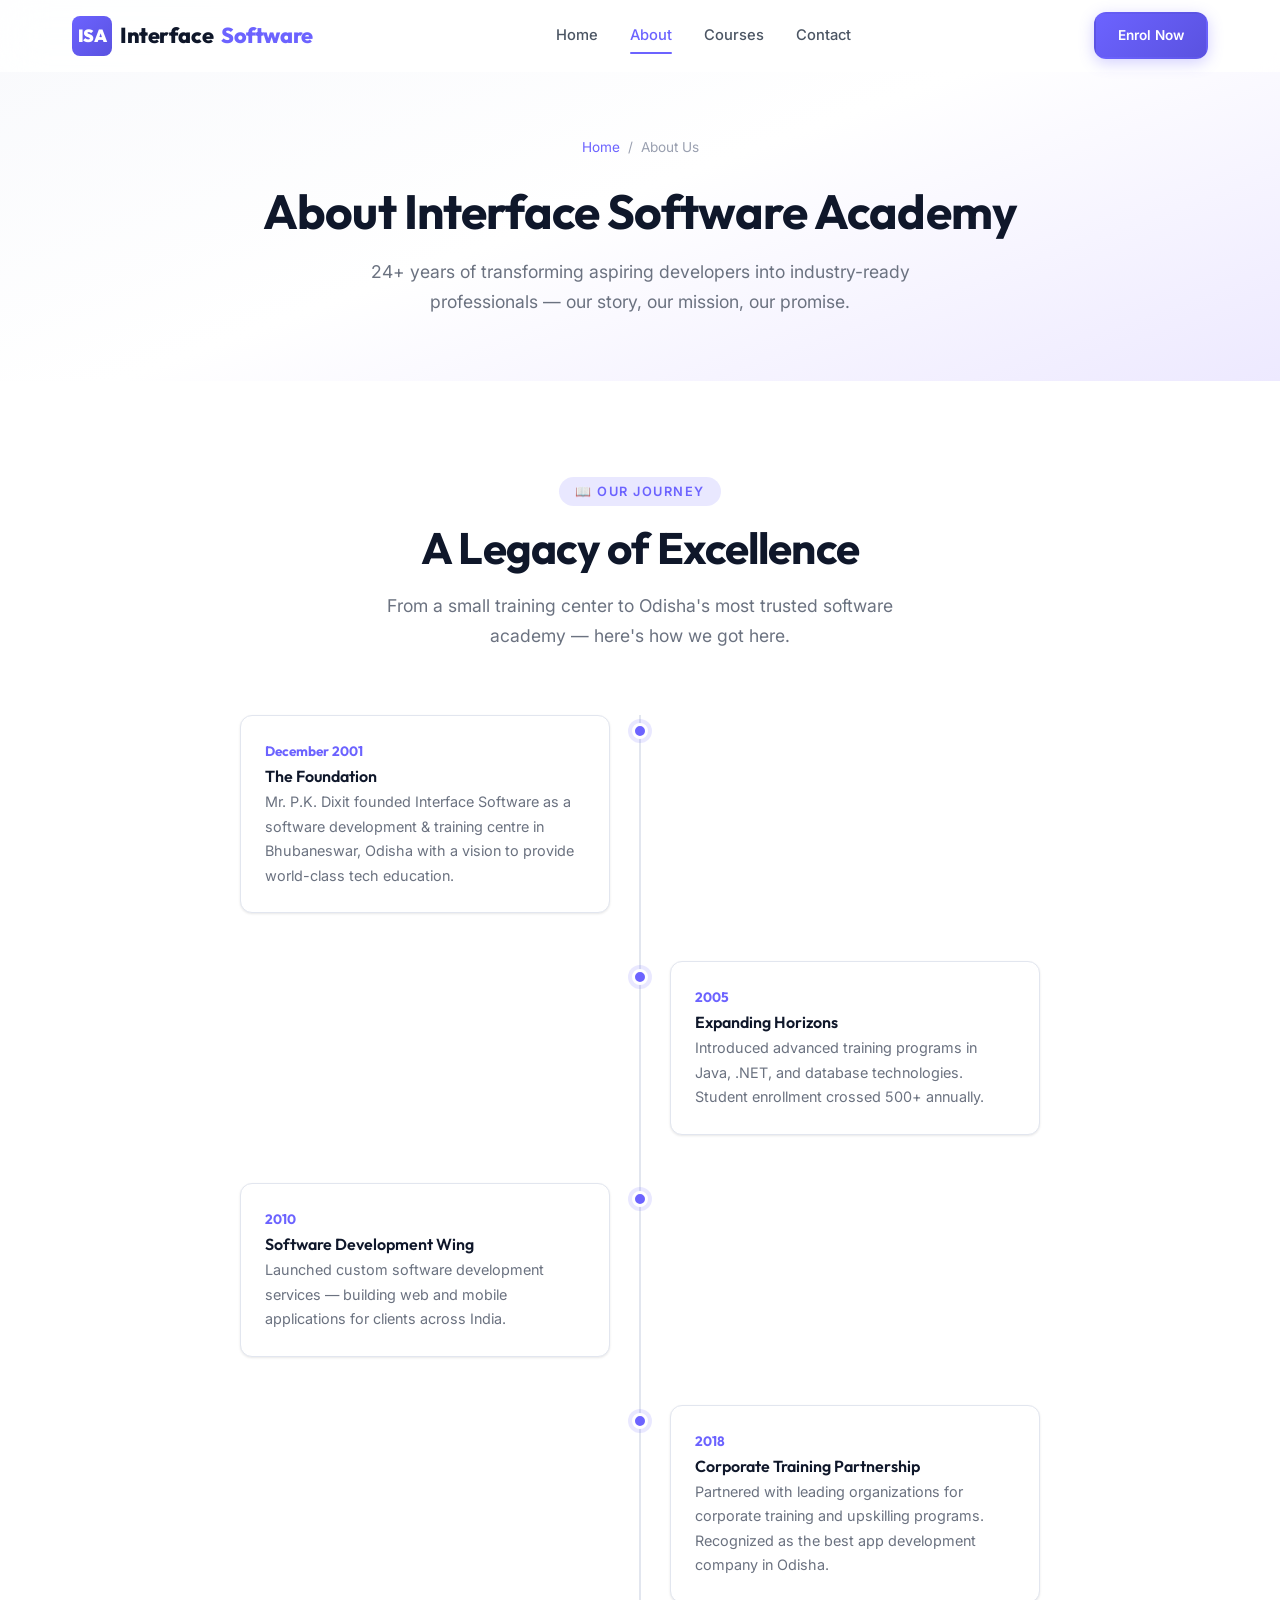
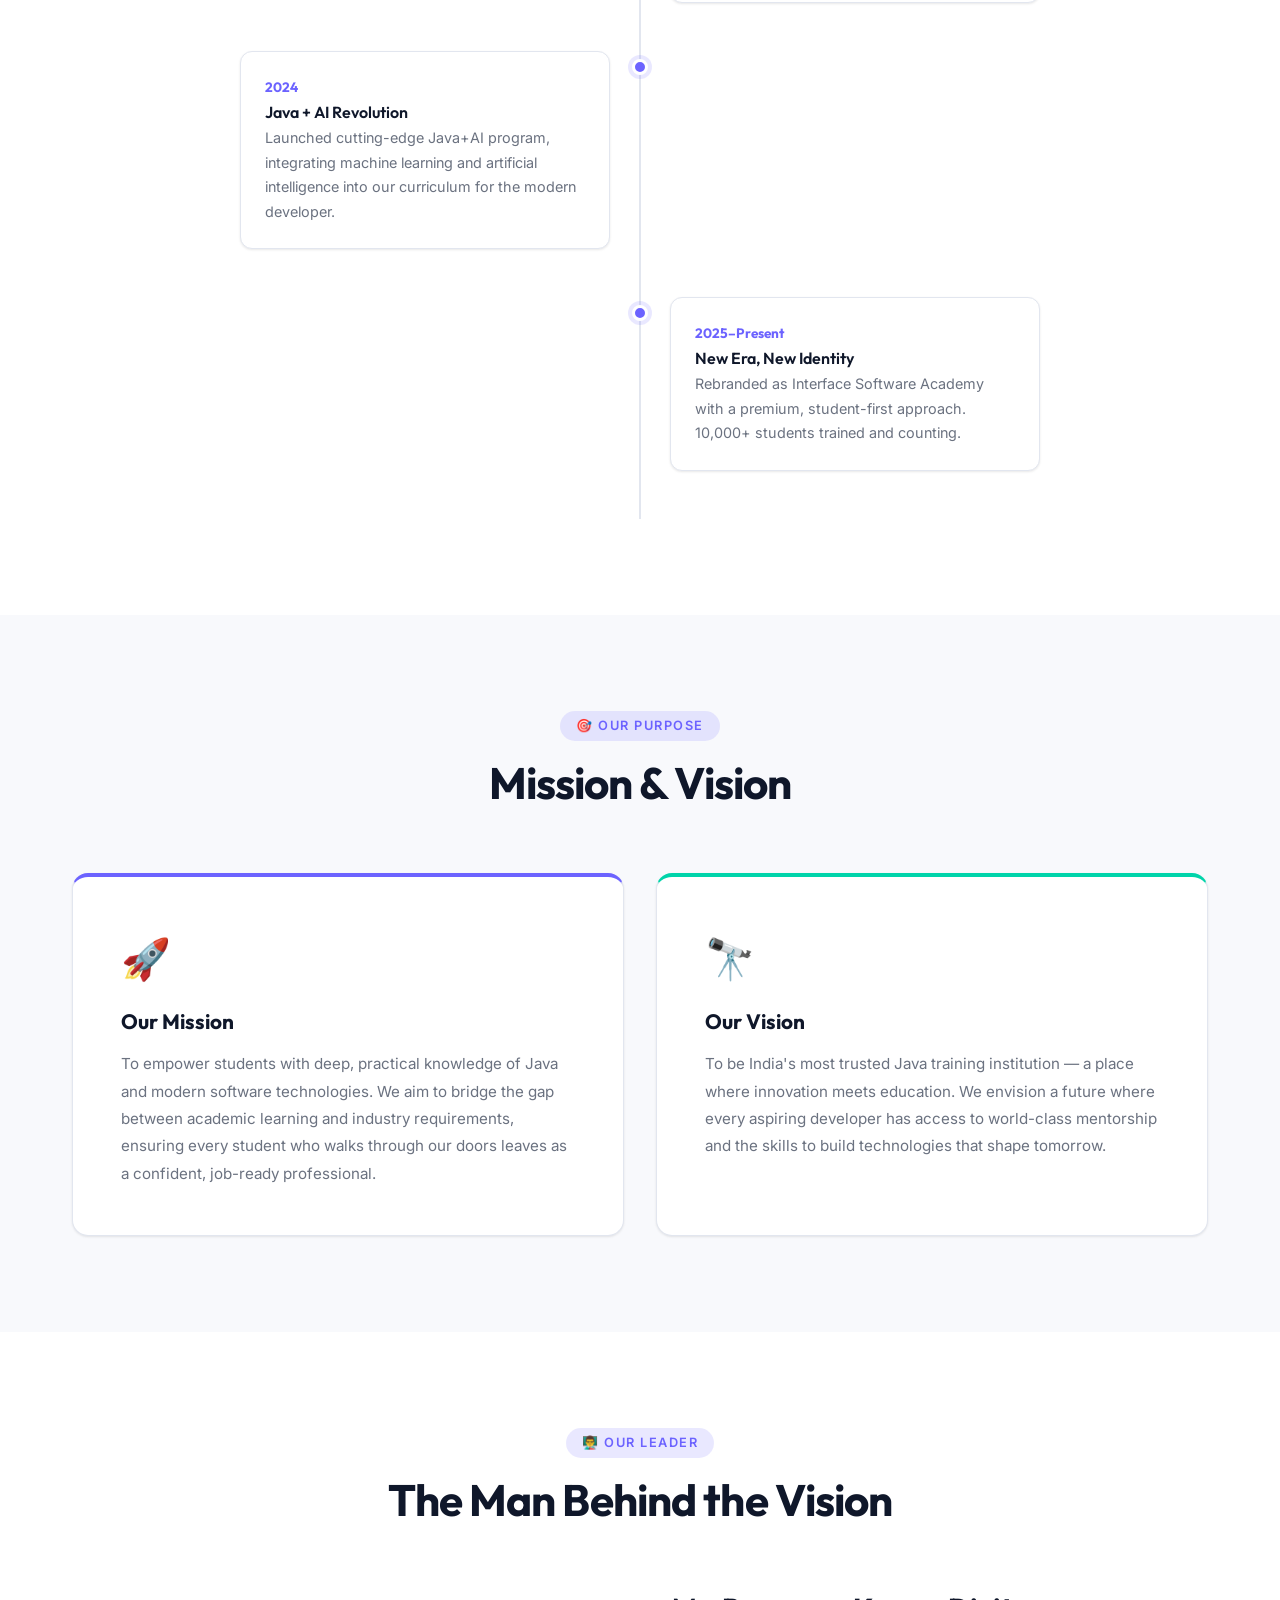
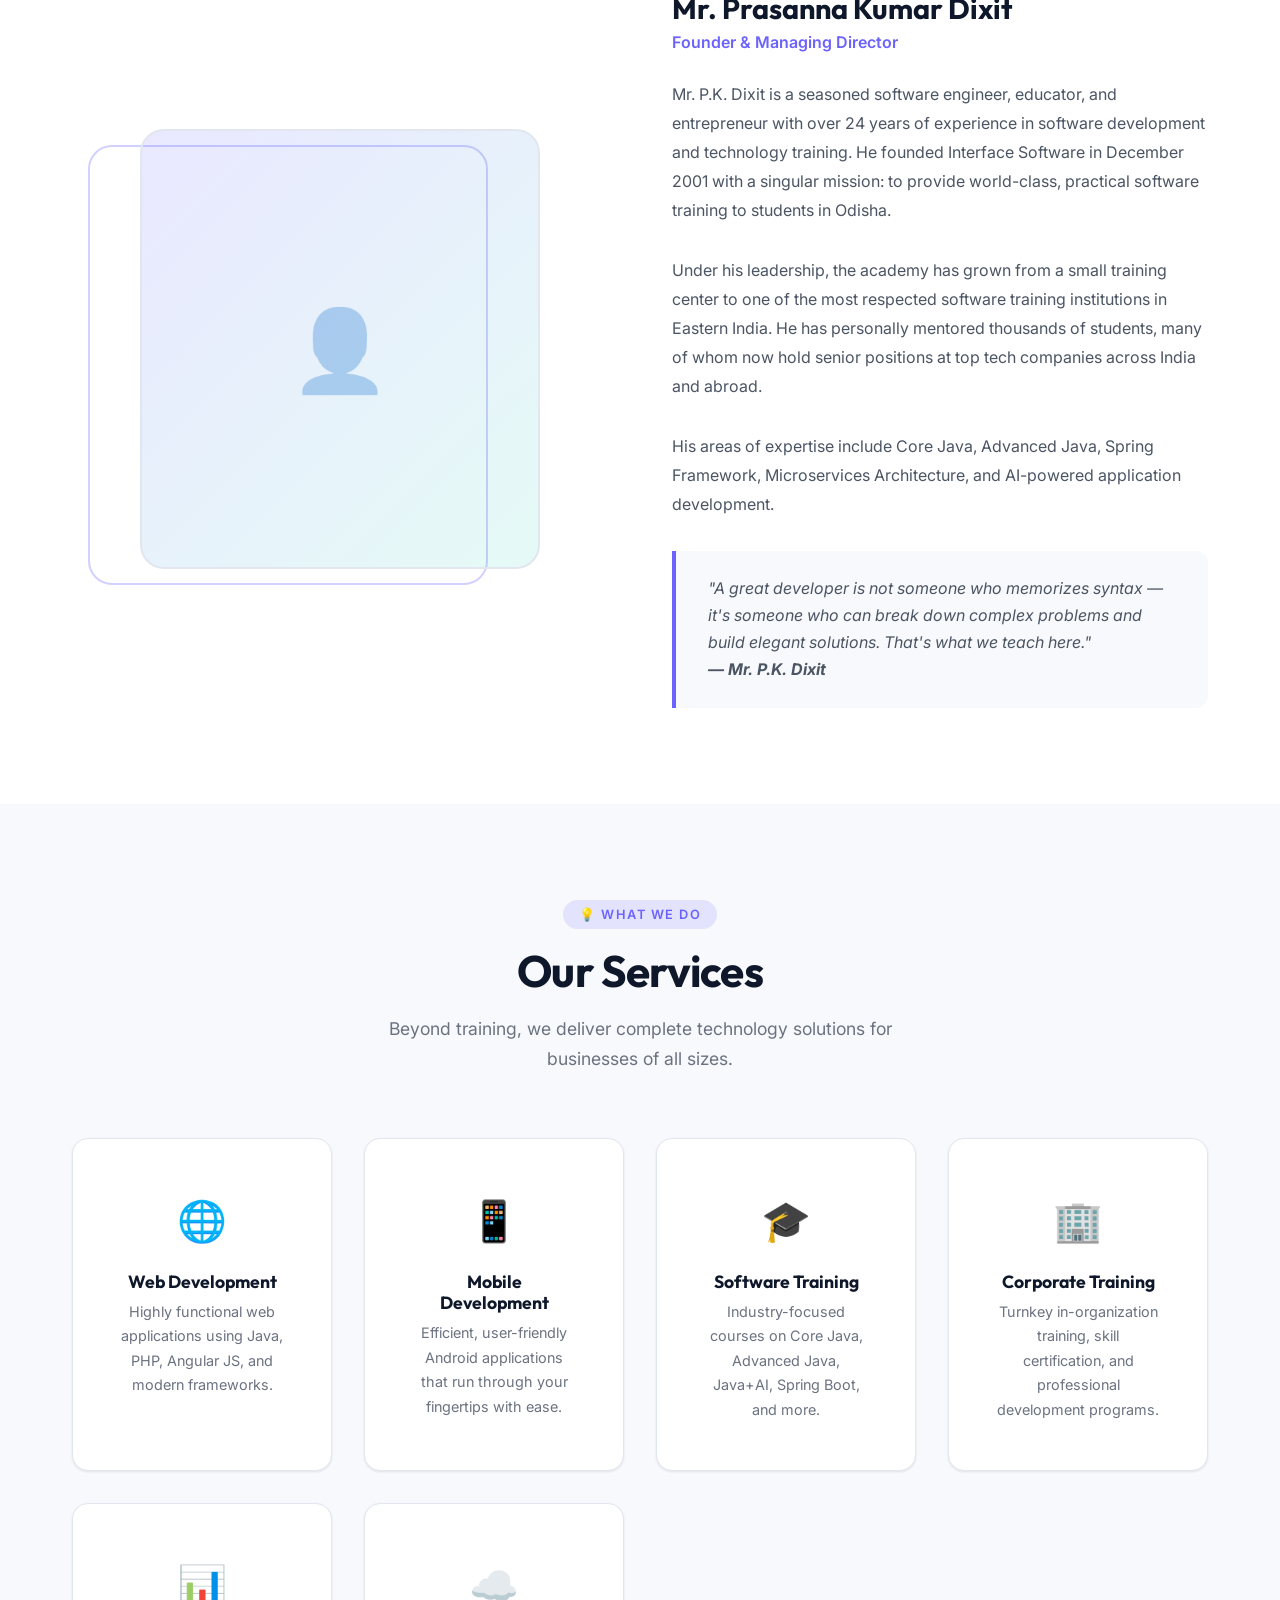
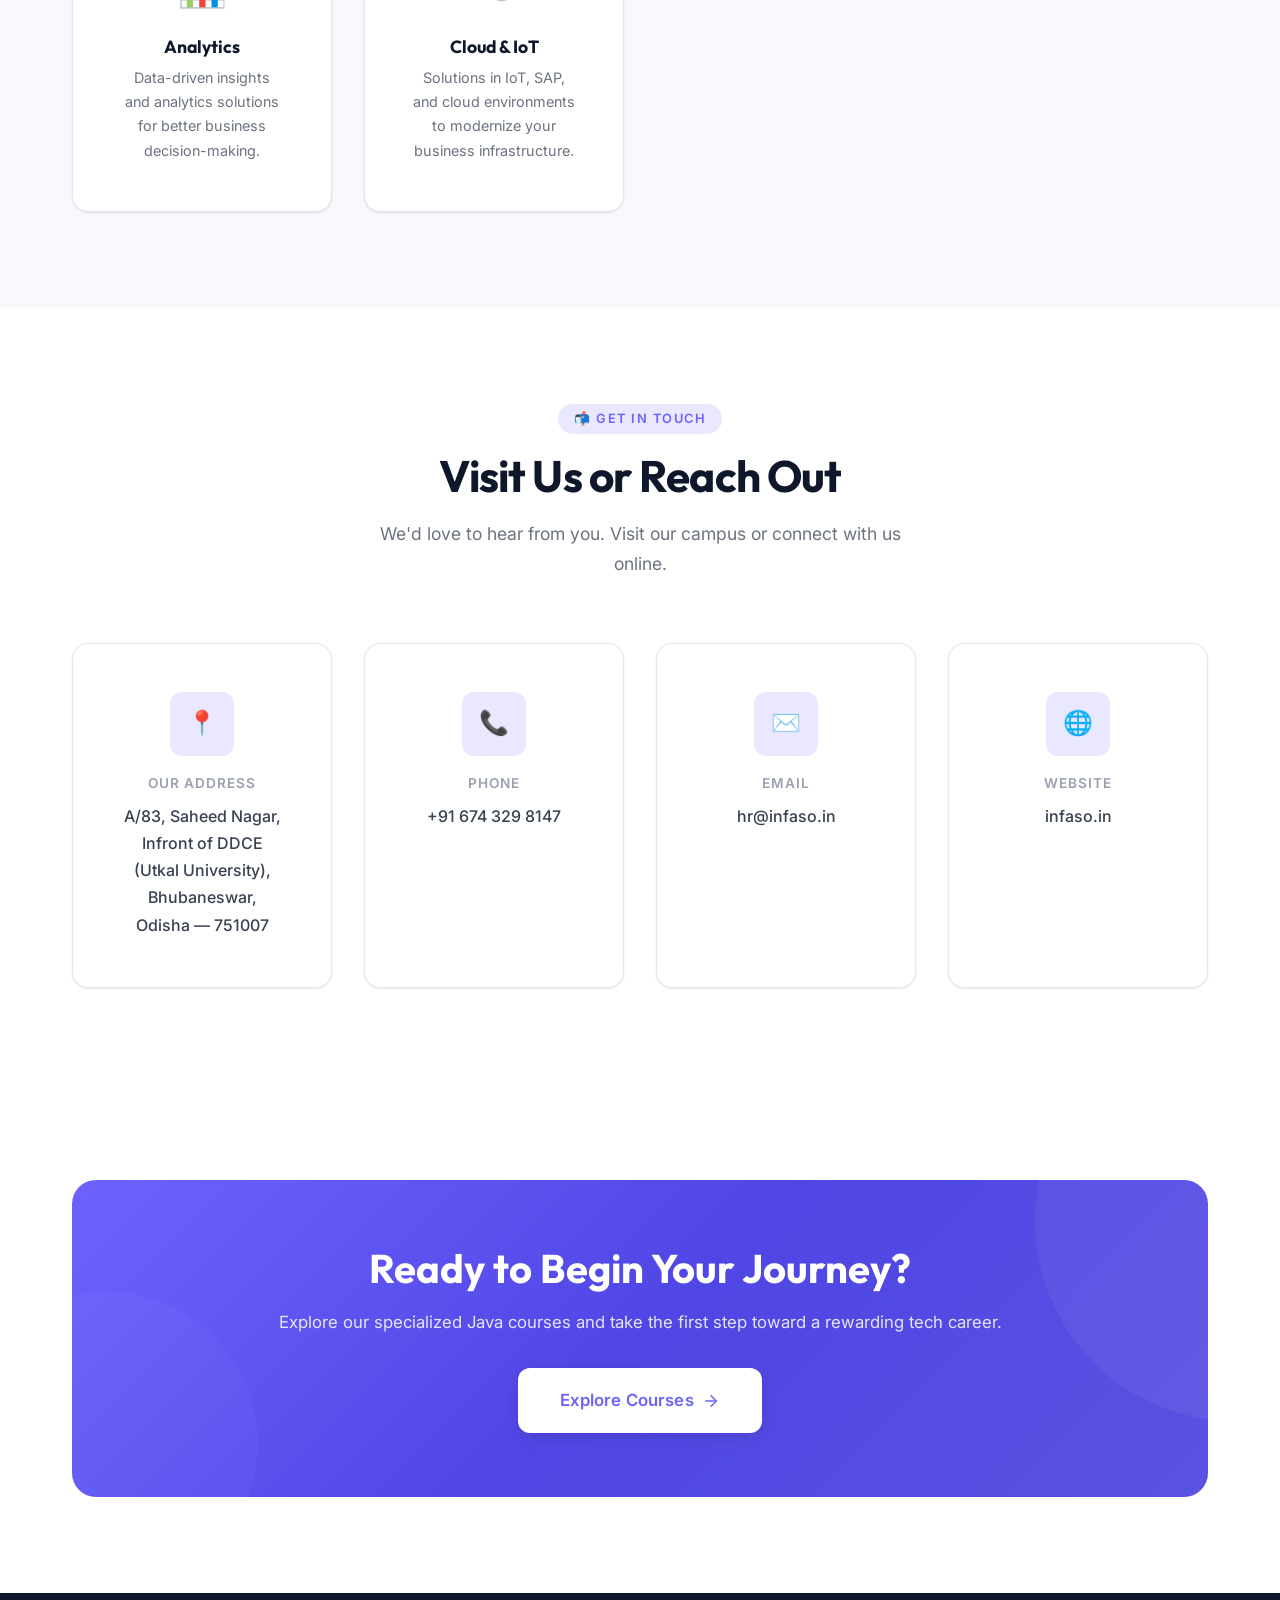
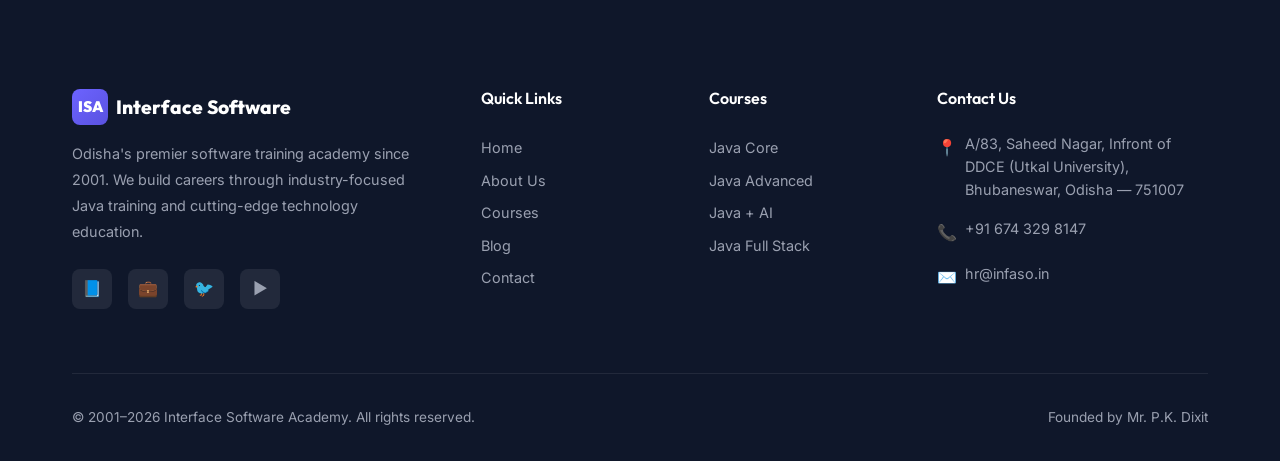
==== about.html @ 765995e7 "feat: initialize project structure with core design system and site layout" ====
<!DOCTYPE html>
<html lang="en">

<head>
  <meta charset="UTF-8">
  <meta name="viewport" content="width=device-width, initial-scale=1.0">
  <title>About Us — Interface Software Academy</title>
  <meta name="description"
    content="Learn about Interface Software Academy's 24+ year journey, founded by Mr. P.K. Dixit in 2001. Discover our mission, vision, and what makes us Odisha's top software training institute.">
  <link rel="stylesheet" href="css/style.css">
  <link rel="icon" type="image/svg+xml"
    href="data:image/svg+xml,<svg xmlns='http://www.w3.org/2000/svg' viewBox='0 0 32 32'><rect width='32' height='32' rx='6' fill='%236C63FF'/><text x='50%25' y='55%25' dominant-baseline='middle' text-anchor='middle' fill='white' font-size='18' font-weight='bold' font-family='sans-serif'>ISA</text></svg>">
</head>

<body>

  <!-- ===== NAVIGATION ===== -->
  <nav class="navbar" id="navbar">
    <div class="navbar__inner">
      <a href="index.html" class="navbar__logo">
        <div class="navbar__logo-icon">ISA</div>
        Interface<span>Software</span>
      </a>

      <div class="navbar__links" id="navLinks">
        <a href="index.html" class="navbar__link">Home</a>
        <a href="about.html" class="navbar__link active">About</a>
        <a href="courses.html" class="navbar__link">Courses</a>
        <a href="index.html#contact" class="navbar__link">Contact</a>

        <!-- <div class="navbar__actions-mobile">
          <a href="#" class="btn btn--outline btn--small">Login</a>
          <a href="#" class="btn btn--primary btn--small">Register</a>
        </div> -->
      </div>

      <div class="navbar__actions">
        <a href="#" class="btn btn--primary btn--small">Enrol Now</a>
      </div>

      <button class="navbar__hamburger" id="hamburger" aria-label="Toggle menu">
        <span></span>
        <span></span>
        <span></span>
      </button>
    </div>
  </nav>
  <div class="nav-overlay" id="navOverlay"></div>


  <!-- ===== PAGE HERO ===== -->
  <section class="page-hero">
    <div class="container">
      <div class="page-hero__breadcrumb">
        <a href="index.html">Home</a>
        <span>/</span>
        <span>About Us</span>
      </div>
      <h1 class="page-hero__title">About Interface Software Academy</h1>
      <p class="page-hero__subtitle">24+ years of transforming aspiring developers into industry-ready professionals —
        our story, our mission, our promise.</p>
    </div>
  </section>


  <!-- ===== OUR STORY — TIMELINE ===== -->
  <section class="section" id="story">
    <div class="container">
      <div class="section-header reveal">
        <div class="section-badge">📖 Our Journey</div>
        <h2 class="section-title">A Legacy of Excellence</h2>
        <p class="section-subtitle">From a small training center to Odisha's most trusted software academy — here's how
          we got here.</p>
      </div>

      <div class="timeline">
        <div class="timeline__item reveal">
          <div class="timeline__dot"></div>
          <div class="timeline__content">
            <div class="timeline__year">December 2001</div>
            <h3 class="timeline__title">The Foundation</h3>
            <p class="timeline__desc">Mr. P.K. Dixit founded Interface Software as a software development & training
              centre in Bhubaneswar, Odisha with a vision to provide world-class tech education.</p>
          </div>
        </div>

        <div class="timeline__item reveal">
          <div class="timeline__dot"></div>
          <div class="timeline__content">
            <div class="timeline__year">2005</div>
            <h3 class="timeline__title">Expanding Horizons</h3>
            <p class="timeline__desc">Introduced advanced training programs in Java, .NET, and database technologies.
              Student enrollment crossed 500+ annually.</p>
          </div>
        </div>

        <div class="timeline__item reveal">
          <div class="timeline__dot"></div>
          <div class="timeline__content">
            <div class="timeline__year">2010</div>
            <h3 class="timeline__title">Software Development Wing</h3>
            <p class="timeline__desc">Launched custom software development services — building web and mobile
              applications for clients across India.</p>
          </div>
        </div>

        <div class="timeline__item reveal">
          <div class="timeline__dot"></div>
          <div class="timeline__content">
            <div class="timeline__year">2018</div>
            <h3 class="timeline__title">Corporate Training Partnership</h3>
            <p class="timeline__desc">Partnered with leading organizations for corporate training and upskilling
              programs. Recognized as the best app development company in Odisha.</p>
          </div>
        </div>

        <div class="timeline__item reveal">
          <div class="timeline__dot"></div>
          <div class="timeline__content">
            <div class="timeline__year">2024</div>
            <h3 class="timeline__title">Java + AI Revolution</h3>
            <p class="timeline__desc">Launched cutting-edge Java+AI program, integrating machine learning and artificial
              intelligence into our curriculum for the modern developer.</p>
          </div>
        </div>

        <div class="timeline__item reveal">
          <div class="timeline__dot"></div>
          <div class="timeline__content">
            <div class="timeline__year">2025–Present</div>
            <h3 class="timeline__title">New Era, New Identity</h3>
            <p class="timeline__desc">Rebranded as Interface Software Academy with a premium, student-first approach.
              10,000+ students trained and counting.</p>
          </div>
        </div>
      </div>
    </div>
  </section>


  <!-- ===== MISSION & VISION ===== -->
  <section class="section section--gray" id="mission">
    <div class="container">
      <div class="section-header reveal">
        <div class="section-badge">🎯 Our Purpose</div>
        <h2 class="section-title">Mission & Vision</h2>
      </div>

      <div class="mv-grid">
        <div class="card mv-card mv-card--mission reveal reveal--left">
          <div class="mv-card__icon">🚀</div>
          <h3 class="mv-card__title">Our Mission</h3>
          <p class="mv-card__text">
            To empower students with deep, practical knowledge of Java and modern software technologies. We aim to
            bridge the gap between academic learning and industry requirements, ensuring every student who walks through
            our doors leaves as a confident, job-ready professional.
          </p>
        </div>

        <div class="card mv-card mv-card--vision reveal reveal--right">
          <div class="mv-card__icon">🔭</div>
          <h3 class="mv-card__title">Our Vision</h3>
          <p class="mv-card__text">
            To be India's most trusted Java training institution — a place where innovation meets education. We envision
            a future where every aspiring developer has access to world-class mentorship and the skills to build
            technologies that shape tomorrow.
          </p>
        </div>
      </div>
    </div>
  </section>


  <!-- ===== FOUNDER PROFILE ===== -->
  <section class="section" id="founder">
    <div class="container">
      <div class="section-header reveal">
        <div class="section-badge">👨‍🏫 Our Leader</div>
        <h2 class="section-title">The Man Behind the Vision</h2>
      </div>

      <div class="founder">
        <div class="founder__image-wrap reveal reveal--left">
          <div class="founder__image">
            <span class="founder__image-placeholder">👤</span>
          </div>
          <div class="founder__image-frame"></div>
        </div>

        <div class="reveal reveal--right">
          <h3 class="founder__name">Mr. Prasanna Kumar Dixit</h3>
          <p class="founder__role">Founder & Managing Director</p>
          <p class="founder__bio">
            Mr. P.K. Dixit is a seasoned software engineer, educator, and entrepreneur with over 24 years of experience
            in software development and technology training. He founded Interface Software in December 2001 with a
            singular mission: to provide world-class, practical software training to students in Odisha.
          </p>
          <p class="founder__bio">
            Under his leadership, the academy has grown from a small training center to one of the most respected
            software training institutions in Eastern India. He has personally mentored thousands of students, many of
            whom now hold senior positions at top tech companies across India and abroad.
          </p>
          <p class="founder__bio">
            His areas of expertise include Core Java, Advanced Java, Spring Framework, Microservices Architecture, and
            AI-powered application development.
          </p>
          <blockquote class="founder__quote">
            "A great developer is not someone who memorizes syntax — it's someone who can break down complex problems
            and build elegant solutions. That's what we teach here."
            <br><strong>— Mr. P.K. Dixit</strong>
          </blockquote>
        </div>
      </div>
    </div>
  </section>


  <!-- ===== WHAT WE OFFER ===== -->
  <section class="section section--gray" id="services">
    <div class="container">
      <div class="section-header reveal">
        <div class="section-badge">💡 What We Do</div>
        <h2 class="section-title">Our Services</h2>
        <p class="section-subtitle">Beyond training, we deliver complete technology solutions for businesses of all
          sizes.</p>
      </div>

      <div class="services__grid">
        <div class="card service-card reveal reveal-delay-1">
          <div class="service-card__icon">🌐</div>
          <h3 class="service-card__title">Web Development</h3>
          <p class="service-card__desc">Highly functional web applications using Java, PHP, Angular JS, and modern
            frameworks.</p>
        </div>
        <div class="card service-card reveal reveal-delay-2">
          <div class="service-card__icon">📱</div>
          <h3 class="service-card__title">Mobile Development</h3>
          <p class="service-card__desc">Efficient, user-friendly Android applications that run through your fingertips
            with ease.</p>
        </div>
        <div class="card service-card reveal reveal-delay-3">
          <div class="service-card__icon">🎓</div>
          <h3 class="service-card__title">Software Training</h3>
          <p class="service-card__desc">Industry-focused courses on Core Java, Advanced Java, Java+AI, Spring Boot, and
            more.</p>
        </div>
        <div class="card service-card reveal reveal-delay-4">
          <div class="service-card__icon">🏢</div>
          <h3 class="service-card__title">Corporate Training</h3>
          <p class="service-card__desc">Turnkey in-organization training, skill certification, and professional
            development programs.</p>
        </div>
        <div class="card service-card reveal reveal-delay-1">
          <div class="service-card__icon">📊</div>
          <h3 class="service-card__title">Analytics</h3>
          <p class="service-card__desc">Data-driven insights and analytics solutions for better business
            decision-making.</p>
        </div>
        <div class="card service-card reveal reveal-delay-2">
          <div class="service-card__icon">☁️</div>
          <h3 class="service-card__title">Cloud & IoT</h3>
          <p class="service-card__desc">Solutions in IoT, SAP, and cloud environments to modernize your business
            infrastructure.</p>
        </div>
      </div>
    </div>
  </section>


  <!-- ===== CONTACT INFORMATION ===== -->
  <section class="section" id="contact-info">
    <div class="container">
      <div class="section-header reveal">
        <div class="section-badge">📬 Get In Touch</div>
        <h2 class="section-title">Visit Us or Reach Out</h2>
        <p class="section-subtitle">We'd love to hear from you. Visit our campus or connect with us online.</p>
      </div>

      <div class="contact-info-grid">
        <div class="card contact-card reveal reveal-delay-1">
          <div class="contact-card__icon">📍</div>
          <div class="contact-card__label">Our Address</div>
          <div class="contact-card__value">A/83, Saheed Nagar,<br>Infront of DDCE (Utkal University),<br>Bhubaneswar,
            Odisha — 751007</div>
        </div>
        <div class="card contact-card reveal reveal-delay-2">
          <div class="contact-card__icon">📞</div>
          <div class="contact-card__label">Phone</div>
          <div class="contact-card__value">+91 674 329 8147</div>
        </div>
        <div class="card contact-card reveal reveal-delay-3">
          <div class="contact-card__icon">✉️</div>
          <div class="contact-card__label">Email</div>
          <div class="contact-card__value">hr@infaso.in</div>
        </div>
        <div class="card contact-card reveal reveal-delay-4">
          <div class="contact-card__icon">🌐</div>
          <div class="contact-card__label">Website</div>
          <div class="contact-card__value">infaso.in</div>
        </div>
      </div>
    </div>
  </section>


  <!-- ===== CTA BANNER ===== -->
  <section class="section">
    <div class="container">
      <div class="cta-banner reveal reveal--scale">
        <h2 class="cta-banner__title">Ready to Begin Your Journey?</h2>
        <p class="cta-banner__subtitle">Explore our specialized Java courses and take the first step toward a rewarding
          tech career.</p>
        <a href="courses.html" class="btn btn--white btn--large">
          Explore Courses
          <svg width="18" height="18" viewBox="0 0 24 24" fill="none" stroke="currentColor" stroke-width="2"
            stroke-linecap="round" stroke-linejoin="round">
            <path d="M5 12h14" />
            <path d="m12 5 7 7-7 7" />
          </svg>
        </a>
      </div>
    </div>
  </section>


  <!-- ===== FOOTER ===== -->
  <footer class="footer">
    <div class="container">
      <div class="footer__grid">
        <div>
          <div class="footer__logo">
            <div class="footer__logo-icon">ISA</div>
            Interface Software
          </div>
          <p class="footer__brand-desc">
            Odisha's premier software training academy since 2001. We build careers through industry-focused Java
            training and cutting-edge technology education.
          </p>
          <div class="footer__social">
            <a href="https://www.facebook.com/InterfaceSoftware/" target="_blank" class="footer__social-link"
              aria-label="Facebook">📘</a>
            <a href="#" class="footer__social-link" aria-label="LinkedIn">💼</a>
            <a href="#" class="footer__social-link" aria-label="Twitter">🐦</a>
            <a href="#" class="footer__social-link" aria-label="YouTube">▶️</a>
          </div>
        </div>

        <div>
          <h4 class="footer__heading">Quick Links</h4>
          <a href="index.html" class="footer__link">Home</a>
          <a href="about.html" class="footer__link">About Us</a>
          <a href="courses.html" class="footer__link">Courses</a>
          <a href="#" class="footer__link">Blog</a>
          <a href="index.html#contact" class="footer__link">Contact</a>
        </div>

        <div>
          <h4 class="footer__heading">Courses</h4>
          <a href="courses.html" class="footer__link">Java Core</a>
          <a href="courses.html" class="footer__link">Java Advanced</a>
          <a href="courses.html" class="footer__link">Java + AI</a>
          <a href="courses.html" class="footer__link">Java Full Stack</a>
        </div>

        <div>
          <h4 class="footer__heading">Contact Us</h4>
          <div class="footer__contact-item">
            <span class="footer__contact-icon">📍</span>
            <span>A/83, Saheed Nagar, Infront of DDCE (Utkal University), Bhubaneswar, Odisha — 751007</span>
          </div>
          <div class="footer__contact-item">
            <span class="footer__contact-icon">📞</span>
            <span>+91 674 329 8147</span>
          </div>
          <div class="footer__contact-item">
            <span class="footer__contact-icon">✉️</span>
            <span>hr@infaso.in</span>
          </div>
        </div>
      </div>

      <div class="footer__bottom">
        <p>© 2001–2026 Interface Software Academy. All rights reserved.</p>
        <p>Founded by Mr. P.K. Dixit</p>
      </div>
    </div>
  </footer>

  <script src="js/main.js"></script>
</body>

</html>
---- css/style.css ----
/* ============================================
   INTERFACE SOFTWARE ACADEMY — DESIGN SYSTEM
   Light Mode | Premium | Professional
   ============================================ */

/* ---- Google Fonts ---- */
@import url('https://fonts.googleapis.com/css2?family=Inter:wght@300;400;500;600;700;800&family=Outfit:wght@400;500;600;700;800;900&display=swap');

/* ---- CSS Custom Properties ---- */
:root {
  /* Colors */
  --primary: #6C63FF;
  --primary-light: #8B83FF;
  --primary-dark: #5A52E0;
  --primary-glow: rgba(108, 99, 255, 0.15);
  --secondary: #00D4AA;
  --secondary-light: #33DDBB;
  --accent: #FF6B6B;
  --accent-light: #FF8A8A;

  /* Neutrals */
  --white: #FFFFFF;
  --gray-50: #F8F9FC;
  --gray-100: #F1F3F8;
  --gray-200: #E2E6EF;
  --gray-300: #C9CFD8;
  --gray-400: #9AA0B0;
  --gray-500: #6B7280;
  --gray-600: #4B5563;
  --gray-700: #374151;
  --gray-800: #1F2937;
  --gray-900: #0F172A;

  /* Typography */
  --font-body: 'Inter', -apple-system, BlinkMacSystemFont, sans-serif;
  --font-heading: 'Outfit', 'Inter', sans-serif;

  /* Spacing */
  --space-xs: 0.25rem;
  --space-sm: 0.5rem;
  --space-md: 1rem;
  --space-lg: 1.5rem;
  --space-xl: 2rem;
  --space-2xl: 3rem;
  --space-3xl: 4rem;
  --space-4xl: 6rem;

  /* Shadows */
  --shadow-sm: 0 1px 3px rgba(0,0,0,0.06), 0 1px 2px rgba(0,0,0,0.04);
  --shadow-md: 0 4px 16px rgba(0,0,0,0.08);
  --shadow-lg: 0 10px 40px rgba(0,0,0,0.1);
  --shadow-xl: 0 20px 60px rgba(0,0,0,0.12);
  --shadow-glow: 0 0 30px rgba(108, 99, 255, 0.2);

  /* Glass */
  --glass-bg: rgba(255, 255, 255, 0.7);
  --glass-border: rgba(255, 255, 255, 0.8);
  --glass-blur: 20px;

  /* Borders */
  --radius-sm: 8px;
  --radius-md: 12px;
  --radius-lg: 16px;
  --radius-xl: 24px;
  --radius-full: 50%;

  /* Transitions */
  --transition-fast: 0.2s cubic-bezier(0.4, 0, 0.2, 1);
  --transition-base: 0.3s cubic-bezier(0.4, 0, 0.2, 1);
  --transition-slow: 0.5s cubic-bezier(0.4, 0, 0.2, 1);

  /* Layout */
  --max-width: 1200px;
  --nav-height: 72px;
}

/* ---- Reset ---- */
*,
*::before,
*::after {
  margin: 0;
  padding: 0;
  box-sizing: border-box;
}

html {
  scroll-behavior: smooth;
  font-size: 16px;
}

body {
  font-family: var(--font-body);
  color: var(--gray-800);
  background-color: var(--white);
  line-height: 1.7;
  -webkit-font-smoothing: antialiased;
  -moz-osx-font-smoothing: grayscale;
  overflow-x: hidden;
}

img {
  max-width: 100%;
  height: auto;
  display: block;
}

a {
  text-decoration: none;
  color: inherit;
  transition: color var(--transition-fast);
}

ul, ol {
  list-style: none;
}

h1, h2, h3, h4, h5, h6 {
  font-family: var(--font-heading);
  font-weight: 700;
  line-height: 1.2;
  color: var(--gray-900);
}

/* ---- Container ---- */
.container {
  width: 100%;
  max-width: var(--max-width);
  margin: 0 auto;
  padding: 0 var(--space-xl);
}

/* ---- Section ---- */
.section {
  padding: var(--space-4xl) 0;
}

.section--gray {
  background-color: var(--gray-50);
}

.section--primary {
  background: linear-gradient(135deg, var(--primary) 0%, var(--primary-dark) 100%);
  color: var(--white);
}

.section-header {
  text-align: center;
  max-width: 680px;
  margin: 0 auto var(--space-3xl);
}

.section-badge {
  display: inline-flex;
  align-items: center;
  gap: var(--space-sm);
  padding: var(--space-xs) var(--space-md);
  background: var(--primary-glow);
  color: var(--primary);
  font-size: 0.8rem;
  font-weight: 600;
  text-transform: uppercase;
  letter-spacing: 1.5px;
  border-radius: var(--radius-xl);
  margin-bottom: var(--space-md);
}

.section-title {
  font-size: clamp(2rem, 4vw, 2.75rem);
  margin-bottom: var(--space-md);
  letter-spacing: -0.02em;
}

.section-subtitle {
  font-size: 1.1rem;
  color: var(--gray-500);
  max-width: 560px;
  margin: 0 auto;
}


/* ============================================
   UNIVERSAL BUTTON
   ============================================ */
.btn {
  display: inline-flex;
  align-items: center;
  justify-content: center;
  gap: var(--space-sm);
  padding: 14px 32px;
  font-family: var(--font-body);
  font-size: 0.95rem;
  font-weight: 600;
  border: 2px solid transparent;
  border-radius: var(--radius-md);
  cursor: pointer;
  transition: all var(--transition-base);
  position: relative;
  overflow: hidden;
  white-space: nowrap;
  letter-spacing: 0.01em;
}

.btn::before {
  content: '';
  position: absolute;
  top: 0;
  left: -100%;
  width: 100%;
  height: 100%;
  background: linear-gradient(90deg, transparent, rgba(255,255,255,0.2), transparent);
  transition: left 0.5s ease;
}

.btn:hover::before {
  left: 100%;
}

.btn--primary {
  background: linear-gradient(135deg, var(--primary) 0%, var(--primary-dark) 100%);
  color: var(--white);
  box-shadow: 0 4px 15px rgba(108, 99, 255, 0.3);
}

.btn--primary:hover {
  transform: translateY(-2px);
  box-shadow: 0 8px 25px rgba(108, 99, 255, 0.4);
}

.btn--primary:active {
  transform: translateY(0);
  box-shadow: 0 2px 10px rgba(108, 99, 255, 0.3);
}

.btn--outline {
  background: transparent;
  color: var(--primary);
  border-color: var(--primary);
}

.btn--outline:hover {
  background: var(--primary);
  color: var(--white);
  transform: translateY(-2px);
  box-shadow: 0 8px 25px rgba(108, 99, 255, 0.3);
}

.btn--white {
  background: var(--white);
  color: var(--primary);
  box-shadow: 0 4px 15px rgba(0,0,0,0.1);
}

.btn--white:hover {
  transform: translateY(-2px);
  box-shadow: 0 8px 25px rgba(0,0,0,0.15);
}

.btn--large {
  padding: 16px 40px;
  font-size: 1.05rem;
}

.btn--small {
  padding: 10px 22px;
  font-size: 0.85rem;
}

.btn--full {
  width: 100%;
}

.btn--icon svg {
  width: 18px;
  height: 18px;
}


/* ============================================
   NAVIGATION BAR
   ============================================ */
.navbar {
  position: fixed;
  top: 0;
  left: 0;
  right: 0;
  height: var(--nav-height);
  z-index: 1000;
  transition: all var(--transition-base);
  background: rgba(255, 255, 255, 0.85);
  backdrop-filter: blur(var(--glass-blur));
  -webkit-backdrop-filter: blur(var(--glass-blur));
  border-bottom: 1px solid transparent;
}

.navbar.scrolled {
  background: rgba(255, 255, 255, 0.97);
  border-bottom: 1px solid var(--gray-200);
  box-shadow: var(--shadow-sm);
}

.navbar__inner {
  display: flex;
  align-items: center;
  justify-content: space-between;
  height: 100%;
  max-width: var(--max-width);
  margin: 0 auto;
  padding: 0 var(--space-xl);
}

.navbar__logo {
  display: flex;
  align-items: center;
  gap: var(--space-sm);
  font-family: var(--font-heading);
  font-weight: 800;
  font-size: 1.35rem;
  color: var(--gray-900);
  letter-spacing: -0.02em;
}

.navbar__logo-icon {
  display: flex;
  align-items: center;
  justify-content: center;
  width: 40px;
  height: 40px;
  background: linear-gradient(135deg, var(--primary), var(--primary-dark));
  color: var(--white);
  font-size: 1.1rem;
  font-weight: 900;
  border-radius: var(--radius-sm);
}

.navbar__logo span {
  color: var(--primary);
}

.navbar__links {
  display: flex;
  align-items: center;
  gap: var(--space-xl);
}

.navbar__link {
  font-size: 0.92rem;
  font-weight: 500;
  color: var(--gray-600);
  position: relative;
  padding: var(--space-xs) 0;
  transition: color var(--transition-fast);
}

.navbar__link::after {
  content: '';
  position: absolute;
  bottom: -2px;
  left: 0;
  width: 0;
  height: 2px;
  background: var(--primary);
  border-radius: 1px;
  transition: width var(--transition-base);
}

.navbar__link:hover,
.navbar__link.active {
  color: var(--primary);
}

.navbar__link:hover::after,
.navbar__link.active::after {
  width: 100%;
}

.navbar__actions {
  display: flex;
  align-items: center;
  gap: var(--space-md);
}

.navbar__login {
  font-size: 0.92rem;
  font-weight: 600;
  color: var(--gray-700);
  padding: 8px 16px;
  transition: color var(--transition-fast);
}

.navbar__login:hover {
  color: var(--primary);
}

.navbar__hamburger {
  display: none;
  flex-direction: column;
  gap: 5px;
  background: none;
  border: none;
  cursor: pointer;
  padding: 4px;
  z-index: 1001;
}

.navbar__hamburger span {
  display: block;
  width: 24px;
  height: 2.5px;
  background: var(--gray-700);
  border-radius: 2px;
  transition: all var(--transition-base);
}

.navbar__hamburger.active span:nth-child(1) {
  transform: rotate(45deg) translate(5px, 5px);
}

.navbar__hamburger.active span:nth-child(2) {
  opacity: 0;
}

.navbar__hamburger.active span:nth-child(3) {
  transform: rotate(-45deg) translate(5px, -5px);
}


/* ============================================
   GLASS CARD
   ============================================ */
.glass-card {
  background: var(--glass-bg);
  backdrop-filter: blur(var(--glass-blur));
  -webkit-backdrop-filter: blur(var(--glass-blur));
  border: 1px solid var(--glass-border);
  border-radius: var(--radius-lg);
  padding: var(--space-2xl);
  box-shadow: var(--shadow-md);
  transition: all var(--transition-base);
}

.glass-card:hover {
  transform: translateY(-4px);
  box-shadow: var(--shadow-lg);
}

.card {
  background: var(--white);
  border: 1px solid var(--gray-200);
  border-radius: var(--radius-lg);
  padding: var(--space-2xl);
  box-shadow: var(--shadow-sm);
  transition: all var(--transition-base);
}

.card:hover {
  transform: translateY(-4px);
  box-shadow: var(--shadow-lg);
  border-color: var(--primary-light);
}


/* ============================================
   HERO SECTION
   ============================================ */
.hero {
  position: relative;
  min-height: 100vh;
  display: flex;
  align-items: center;
  justify-content: center;
  overflow: hidden;
  background: linear-gradient(160deg, var(--gray-50) 0%, var(--white) 30%, #EDE9FF 60%, #F0F8FF 100%);
  padding-top: var(--nav-height);
}

.hero__bg-shapes {
  position: absolute;
  inset: 0;
  overflow: hidden;
  pointer-events: none;
}

.hero__bg-shapes .shape {
  position: absolute;
  border-radius: var(--radius-full);
  opacity: 0.08;
}

.hero__bg-shapes .shape--1 {
  width: 500px;
  height: 500px;
  background: var(--primary);
  top: -100px;
  right: -100px;
  animation: floatShape 20s ease-in-out infinite;
}

.hero__bg-shapes .shape--2 {
  width: 300px;
  height: 300px;
  background: var(--secondary);
  bottom: -50px;
  left: -50px;
  animation: floatShape 15s ease-in-out infinite reverse;
}

.hero__bg-shapes .shape--3 {
  width: 200px;
  height: 200px;
  background: var(--accent);
  top: 50%;
  left: 50%;
  animation: floatShape 18s ease-in-out infinite 2s;
}

@keyframes floatShape {
  0%, 100% { transform: translate(0, 0) scale(1); }
  25% { transform: translate(30px, -30px) scale(1.05); }
  50% { transform: translate(-20px, 20px) scale(0.95); }
  75% { transform: translate(15px, 15px) scale(1.02); }
}

.hero__content {
  position: relative;
  z-index: 2;
  text-align: center;
  max-width: 800px;
  padding: var(--space-3xl) var(--space-xl);
}

.hero__badge {
  display: inline-flex;
  align-items: center;
  gap: var(--space-sm);
  padding: 8px 20px;
  background: var(--white);
  border: 1px solid var(--gray-200);
  border-radius: var(--radius-xl);
  font-size: 0.85rem;
  font-weight: 500;
  color: var(--gray-600);
  margin-bottom: var(--space-xl);
  box-shadow: var(--shadow-sm);
  animation: fadeInDown 0.8s ease-out;
}

.hero__badge-dot {
  width: 8px;
  height: 8px;
  background: var(--secondary);
  border-radius: var(--radius-full);
  animation: pulse 2s ease-in-out infinite;
}

@keyframes pulse {
  0%, 100% { opacity: 1; transform: scale(1); }
  50% { opacity: 0.6; transform: scale(1.3); }
}

.hero__title {
  font-size: clamp(2.5rem, 6vw, 4rem);
  font-weight: 900;
  line-height: 1.1;
  margin-bottom: var(--space-lg);
  letter-spacing: -0.03em;
  animation: fadeInUp 0.8s ease-out 0.2s both;
}

.hero__title-highlight {
  background: linear-gradient(135deg, var(--primary), var(--primary-dark));
  -webkit-background-clip: text;
  background-clip: text;
  -webkit-text-fill-color: transparent;
}

.hero__subtitle {
  font-size: 1.15rem;
  color: var(--gray-500);
  max-width: 580px;
  margin: 0 auto var(--space-2xl);
  line-height: 1.8;
  animation: fadeInUp 0.8s ease-out 0.4s both;
}

.hero__cta {
  display: flex;
  align-items: center;
  justify-content: center;
  gap: var(--space-md);
  flex-wrap: wrap;
  animation: fadeInUp 0.8s ease-out 0.6s both;
}

.hero__floating-code {
  position: absolute;
  right: 5%;
  top: 30%;
  background: var(--white);
  border: 1px solid var(--gray-200);
  border-radius: var(--radius-md);
  padding: var(--space-lg);
  font-family: 'Courier New', monospace;
  font-size: 0.8rem;
  color: var(--gray-600);
  box-shadow: var(--shadow-lg);
  animation: floatCode 6s ease-in-out infinite;
  opacity: 0.6;
  z-index: 1;
  display: none;
}

@media (min-width: 1200px) {
  .hero__floating-code {
    display: block;
  }
}

@keyframes floatCode {
  0%, 100% { transform: translateY(0) rotate(2deg); }
  50% { transform: translateY(-20px) rotate(-1deg); }
}

.hero__floating-code .code-keyword { color: var(--primary); font-weight: 600; }
.hero__floating-code .code-string { color: var(--secondary); }
.hero__floating-code .code-comment { color: var(--gray-400); }


/* ============================================
   STATS SECTION
   ============================================ */
.stats {
  position: relative;
  margin-top: -60px;
  z-index: 10;
  padding-bottom: var(--space-3xl);
}

.stats__grid {
  display: grid;
  grid-template-columns: repeat(4, 1fr);
  gap: var(--space-lg);
}

.stat-card {
  text-align: center;
  background: var(--white);
  border: 1px solid var(--gray-200);
  border-radius: var(--radius-lg);
  padding: var(--space-2xl) var(--space-lg);
  box-shadow: var(--shadow-md);
  transition: all var(--transition-base);
}

.stat-card:hover {
  transform: translateY(-6px);
  box-shadow: var(--shadow-glow);
  border-color: var(--primary-light);
}

.stat-card__icon {
  display: inline-flex;
  align-items: center;
  justify-content: center;
  width: 56px;
  height: 56px;
  background: var(--primary-glow);
  color: var(--primary);
  border-radius: var(--radius-md);
  font-size: 1.5rem;
  margin-bottom: var(--space-md);
}

.stat-card__number {
  font-family: var(--font-heading);
  font-size: 2.5rem;
  font-weight: 800;
  color: var(--gray-900);
  line-height: 1;
  margin-bottom: var(--space-xs);
}

.stat-card__label {
  font-size: 0.9rem;
  color: var(--gray-500);
  font-weight: 500;
}


/* ============================================
   WHY CHOOSE US
   ============================================ */
.features__grid {
  display: grid;
  grid-template-columns: repeat(auto-fit, minmax(260px, 1fr));
  gap: var(--space-xl);
}

.feature-card {
  text-align: center;
  padding: var(--space-2xl);
}

.feature-card__icon {
  display: inline-flex;
  align-items: center;
  justify-content: center;
  width: 72px;
  height: 72px;
  background: linear-gradient(135deg, var(--primary-glow), rgba(0, 212, 170, 0.08));
  border-radius: var(--radius-lg);
  font-size: 2rem;
  margin-bottom: var(--space-lg);
  transition: transform var(--transition-base);
}

.feature-card:hover .feature-card__icon {
  transform: scale(1.1) rotate(5deg);
}

.feature-card__title {
  font-size: 1.2rem;
  font-weight: 700;
  margin-bottom: var(--space-sm);
}

.feature-card__desc {
  font-size: 0.95rem;
  color: var(--gray-500);
  line-height: 1.7;
}


/* ============================================
   COURSE CARDS (Flex — dynamic)
   ============================================ */
.courses__grid {
  display: flex;
  flex-wrap: wrap;
  justify-content: center;
  gap: var(--space-xl);
}

.course-card {
  position: relative;
  flex: 1 1 280px;
  max-width: 320px;
  background: var(--white);
  border: 1px solid var(--gray-200);
  border-radius: var(--radius-lg);
  padding: var(--space-2xl);
  box-shadow: var(--shadow-sm);
  transition: all var(--transition-base);
  overflow: hidden;
}

.course-card::before {
  content: '';
  position: absolute;
  top: 0;
  left: 0;
  right: 0;
  height: 4px;
  background: linear-gradient(90deg, var(--primary), var(--secondary));
  opacity: 0;
  transition: opacity var(--transition-base);
}

.course-card:hover {
  transform: translateY(-6px);
  box-shadow: var(--shadow-xl);
  border-color: var(--primary-light);
}

.course-card:hover::before {
  opacity: 1;
}

.course-card--featured {
  border-color: var(--primary);
  box-shadow: var(--shadow-md);
}

.course-card--featured::before {
  opacity: 1;
}

.course-card__ribbon {
  position: absolute;
  top: 16px;
  right: -30px;
  background: linear-gradient(135deg, var(--primary), var(--primary-dark));
  color: var(--white);
  font-size: 0.7rem;
  font-weight: 700;
  padding: 4px 36px;
  transform: rotate(45deg);
  text-transform: uppercase;
  letter-spacing: 0.5px;
}

.course-card__icon {
  display: inline-flex;
  align-items: center;
  justify-content: center;
  width: 56px;
  height: 56px;
  border-radius: var(--radius-md);
  font-size: 1.5rem;
  margin-bottom: var(--space-md);
}

.course-card__icon--core { background: #EDE9FF; }
.course-card__icon--advanced { background: #E0F7F1; }
.course-card__icon--ai { background: #FFF0E0; }
.course-card__icon--fullstack { background: #E8F4FF; }

.course-card__title {
  font-size: 1.15rem;
  font-weight: 700;
  margin-bottom: var(--space-xs);
}

.course-card__tagline {
  font-size: 0.85rem;
  color: var(--gray-500);
  margin-bottom: var(--space-lg);
}

.course-card__price {
  margin-bottom: var(--space-lg);
}

.course-card__price-amount {
  font-family: var(--font-heading);
  font-size: 2rem;
  font-weight: 800;
  color: var(--gray-900);
}

.course-card__price-original {
  font-size: 0.9rem;
  color: var(--gray-400);
  text-decoration: line-through;
  margin-left: var(--space-sm);
}

.course-card__price-period {
  display: block;
  font-size: 0.8rem;
  color: var(--gray-400);
  margin-top: 2px;
}

.course-card__features {
  margin-bottom: var(--space-xl);
}

.course-card__feature {
  display: flex;
  align-items: flex-start;
  gap: var(--space-sm);
  padding: var(--space-sm) 0;
  font-size: 0.9rem;
  color: var(--gray-600);
}

.course-card__feature-icon {
  flex-shrink: 0;
  width: 20px;
  height: 20px;
  background: var(--secondary);
  color: var(--white);
  border-radius: var(--radius-full);
  display: flex;
  align-items: center;
  justify-content: center;
  font-size: 0.65rem;
  margin-top: 2px;
}


/* ============================================
   FOUNDER / ABOUT
   ============================================ */
.founder {
  display: grid;
  grid-template-columns: 1fr 1fr;
  gap: var(--space-3xl);
  align-items: center;
}

.founder__image-wrap {
  position: relative;
}

.founder__image {
  width: 100%;
  max-width: 400px;
  height: 440px;
  border-radius: var(--radius-xl);
  background: linear-gradient(135deg, var(--primary-glow), rgba(0, 212, 170, 0.1));
  display: flex;
  align-items: center;
  justify-content: center;
  overflow: hidden;
  border: 2px solid var(--gray-200);
  margin: 0 auto;
}

.founder__image-placeholder {
  font-size: 5rem;
  opacity: 0.3;
}

.founder__image-frame {
  position: absolute;
  width: 100%;
  max-width: 400px;
  height: 440px;
  border: 2px solid var(--primary);
  border-radius: var(--radius-xl);
  top: 16px;
  left: 16px;
  opacity: 0.3;
  z-index: -1;
}

.founder__name {
  font-size: 1.8rem;
  margin-bottom: var(--space-xs);
}

.founder__role {
  font-size: 1rem;
  color: var(--primary);
  font-weight: 600;
  margin-bottom: var(--space-lg);
}

.founder__bio {
  font-size: 1rem;
  color: var(--gray-600);
  line-height: 1.8;
  margin-bottom: var(--space-xl);
}

.founder__quote {
  background: var(--gray-50);
  border-left: 4px solid var(--primary);
  padding: var(--space-lg) var(--space-xl);
  border-radius: 0 var(--radius-md) var(--radius-md) 0;
  font-style: italic;
  color: var(--gray-600);
  line-height: 1.7;
}


/* ============================================
   TESTIMONIALS
   ============================================ */
.testimonials__grid {
  display: grid;
  grid-template-columns: repeat(auto-fit, minmax(300px, 1fr));
  gap: var(--space-xl);
}

.testimonial-card {
  padding: var(--space-2xl);
}

.testimonial-card__stars {
  color: #FBBF24;
  font-size: 1rem;
  margin-bottom: var(--space-md);
  letter-spacing: 2px;
}

.testimonial-card__text {
  font-size: 0.95rem;
  color: var(--gray-600);
  line-height: 1.8;
  margin-bottom: var(--space-lg);
  font-style: italic;
}

.testimonial-card__author {
  display: flex;
  align-items: center;
  gap: var(--space-md);
}

.testimonial-card__avatar {
  width: 48px;
  height: 48px;
  border-radius: var(--radius-full);
  background: linear-gradient(135deg, var(--primary-glow), rgba(0,212,170,0.15));
  display: flex;
  align-items: center;
  justify-content: center;
  font-weight: 700;
  color: var(--primary);
  font-size: 1.1rem;
}

.testimonial-card__name {
  font-weight: 600;
  font-size: 0.95rem;
}

.testimonial-card__course {
  font-size: 0.8rem;
  color: var(--gray-400);
}


/* ============================================
   CTA BANNER
   ============================================ */
.cta-banner {
  background: linear-gradient(135deg, var(--primary), #4F46E5, var(--primary-dark));
  border-radius: var(--radius-xl);
  padding: var(--space-3xl) var(--space-2xl);
  text-align: center;
  color: var(--white);
  position: relative;
  overflow: hidden;
}

.cta-banner::before {
  content: '';
  position: absolute;
  top: -50%;
  right: -20%;
  width: 400px;
  height: 400px;
  background: rgba(255,255,255,0.05);
  border-radius: var(--radius-full);
}

.cta-banner::after {
  content: '';
  position: absolute;
  bottom: -30%;
  left: -10%;
  width: 300px;
  height: 300px;
  background: rgba(255,255,255,0.03);
  border-radius: var(--radius-full);
}

.cta-banner__title {
  font-size: clamp(1.8rem, 3.5vw, 2.5rem);
  color: var(--white);
  margin-bottom: var(--space-md);
  position: relative;
  z-index: 2;
}

.cta-banner__subtitle {
  font-size: 1.05rem;
  opacity: 0.85;
  margin-bottom: var(--space-xl);
  position: relative;
  z-index: 2;
}

.cta-banner .btn {
  position: relative;
  z-index: 2;
}


/* ============================================
   FOOTER
   ============================================ */
.footer {
  background: var(--gray-900);
  color: var(--gray-400);
  padding: var(--space-4xl) 0 var(--space-xl);
}

.footer__grid {
  display: grid;
  grid-template-columns: 2fr 1fr 1fr 1.5fr;
  gap: var(--space-2xl);
  margin-bottom: var(--space-3xl);
}

.footer__brand-desc {
  font-size: 0.9rem;
  line-height: 1.8;
  margin-top: var(--space-md);
  color: var(--gray-400);
}

.footer__heading {
  font-family: var(--font-heading);
  font-size: 1rem;
  font-weight: 600;
  color: var(--white);
  margin-bottom: var(--space-lg);
}

.footer__link {
  display: block;
  font-size: 0.9rem;
  color: var(--gray-400);
  padding: var(--space-xs) 0;
  transition: color var(--transition-fast);
}

.footer__link:hover {
  color: var(--primary-light);
}

.footer__contact-item {
  display: flex;
  align-items: flex-start;
  gap: var(--space-sm);
  font-size: 0.9rem;
  margin-bottom: var(--space-md);
  line-height: 1.6;
}

.footer__contact-icon {
  flex-shrink: 0;
  margin-top: 3px;
  font-size: 1rem;
}

.footer__social {
  display: flex;
  gap: var(--space-md);
  margin-top: var(--space-lg);
}

.footer__social-link {
  display: flex;
  align-items: center;
  justify-content: center;
  width: 40px;
  height: 40px;
  background: rgba(255,255,255,0.08);
  border-radius: var(--radius-sm);
  font-size: 1rem;
  color: var(--gray-400);
  transition: all var(--transition-base);
}

.footer__social-link:hover {
  background: var(--primary);
  color: var(--white);
  transform: translateY(-3px);
}

.footer__bottom {
  border-top: 1px solid rgba(255,255,255,0.08);
  padding-top: var(--space-xl);
  display: flex;
  align-items: center;
  justify-content: space-between;
  flex-wrap: wrap;
  gap: var(--space-md);
  font-size: 0.85rem;
}

.footer__logo {
  display: flex;
  align-items: center;
  gap: var(--space-sm);
  font-family: var(--font-heading);
  font-weight: 800;
  font-size: 1.2rem;
  color: var(--white);
}

.footer__logo-icon {
  display: flex;
  align-items: center;
  justify-content: center;
  width: 36px;
  height: 36px;
  background: linear-gradient(135deg, var(--primary), var(--primary-dark));
  color: var(--white);
  font-size: 0.95rem;
  font-weight: 900;
  border-radius: var(--radius-sm);
}


/* ============================================
   PAGE HERO (About / Courses)
   ============================================ */
.page-hero {
  padding: calc(var(--nav-height) + var(--space-3xl)) 0 var(--space-3xl);
  background: linear-gradient(160deg, var(--gray-50), var(--white), #EDE9FF);
  text-align: center;
}

.page-hero__breadcrumb {
  display: flex;
  align-items: center;
  justify-content: center;
  gap: var(--space-sm);
  font-size: 0.85rem;
  color: var(--gray-400);
  margin-bottom: var(--space-lg);
}

.page-hero__breadcrumb a {
  color: var(--primary);
}

.page-hero__title {
  font-size: clamp(2rem, 5vw, 3rem);
  letter-spacing: -0.02em;
  margin-bottom: var(--space-md);
}

.page-hero__subtitle {
  font-size: 1.1rem;
  color: var(--gray-500);
  max-width: 560px;
  margin: 0 auto;
}


/* ============================================
   TIMELINE (About Page)
   ============================================ */
.timeline {
  position: relative;
  max-width: 800px;
  margin: 0 auto;
}

.timeline::before {
  content: '';
  position: absolute;
  top: 0;
  bottom: 0;
  left: 50%;
  width: 2px;
  background: var(--gray-200);
  transform: translateX(-50%);
}

.timeline__item {
  display: flex;
  justify-content: flex-end;
  padding-right: calc(50% + 30px);
  padding-bottom: var(--space-2xl);
  position: relative;
}

.timeline__item:nth-child(even) {
  justify-content: flex-start;
  padding-right: 0;
  padding-left: calc(50% + 30px);
}

.timeline__dot {
  position: absolute;
  left: 50%;
  top: 8px;
  width: 16px;
  height: 16px;
  background: var(--primary);
  border: 3px solid var(--white);
  border-radius: var(--radius-full);
  transform: translateX(-50%);
  box-shadow: 0 0 0 4px var(--primary-glow);
  z-index: 2;
}

.timeline__content {
  background: var(--white);
  border: 1px solid var(--gray-200);
  border-radius: var(--radius-md);
  padding: var(--space-lg);
  box-shadow: var(--shadow-sm);
}

.timeline__year {
  font-family: var(--font-heading);
  font-weight: 700;
  color: var(--primary);
  font-size: 0.85rem;
  margin-bottom: var(--space-xs);
}

.timeline__title {
  font-size: 1rem;
  font-weight: 600;
  margin-bottom: var(--space-xs);
}

.timeline__desc {
  font-size: 0.9rem;
  color: var(--gray-500);
}


/* ============================================
   MISSION & VISION
   ============================================ */
.mv-grid {
  display: grid;
  grid-template-columns: 1fr 1fr;
  gap: var(--space-xl);
}

.mv-card {
  padding: var(--space-2xl);
  border-top: 4px solid transparent;
}

.mv-card--mission {
  border-top-color: var(--primary);
}

.mv-card--vision {
  border-top-color: var(--secondary);
}

.mv-card__icon {
  font-size: 2.5rem;
  margin-bottom: var(--space-md);
}

.mv-card__title {
  font-size: 1.3rem;
  margin-bottom: var(--space-md);
}

.mv-card__text {
  font-size: 0.95rem;
  color: var(--gray-500);
  line-height: 1.8;
}


/* ============================================
   SERVICES GRID (About)
   ============================================ */
.services__grid {
  display: grid;
  grid-template-columns: repeat(auto-fit, minmax(260px, 1fr));
  gap: var(--space-xl);
}

.service-card {
  text-align: center;
}

.service-card__icon {
  font-size: 2.5rem;
  margin-bottom: var(--space-md);
}

.service-card__title {
  font-size: 1.1rem;
  font-weight: 700;
  margin-bottom: var(--space-sm);
}

.service-card__desc {
  font-size: 0.9rem;
  color: var(--gray-500);
}


/* ============================================
   CONTACT INFO CARD
   ============================================ */
.contact-info-grid {
  display: grid;
  grid-template-columns: repeat(auto-fit, minmax(250px, 1fr));
  gap: var(--space-xl);
}

.contact-card {
  text-align: center;
  padding: var(--space-2xl);
}

.contact-card__icon {
  display: inline-flex;
  align-items: center;
  justify-content: center;
  width: 64px;
  height: 64px;
  background: var(--primary-glow);
  border-radius: var(--radius-md);
  font-size: 1.5rem;
  margin-bottom: var(--space-md);
}

.contact-card__label {
  font-size: 0.85rem;
  color: var(--gray-400);
  text-transform: uppercase;
  letter-spacing: 1px;
  font-weight: 600;
  margin-bottom: var(--space-sm);
}

.contact-card__value {
  font-size: 1rem;
  color: var(--gray-700);
  font-weight: 500;
}


/* ============================================
   PRICING TOGGLE (Courses)
   ============================================ */
.pricing-toggle {
  display: flex;
  align-items: center;
  justify-content: center;
  gap: var(--space-md);
  margin-top: var(--space-xl);
}

.pricing-toggle__label {
  font-size: 0.9rem;
  font-weight: 500;
  color: var(--gray-500);
}

.pricing-toggle__label.active {
  color: var(--gray-900);
  font-weight: 600;
}

.pricing-toggle__switch {
  width: 52px;
  height: 28px;
  background: var(--gray-300);
  border-radius: 14px;
  position: relative;
  cursor: pointer;
  transition: background var(--transition-base);
}

.pricing-toggle__switch.active {
  background: var(--primary);
}

.pricing-toggle__switch::after {
  content: '';
  position: absolute;
  top: 3px;
  left: 3px;
  width: 22px;
  height: 22px;
  background: var(--white);
  border-radius: var(--radius-full);
  box-shadow: var(--shadow-sm);
  transition: transform var(--transition-base);
}

.pricing-toggle__switch.active::after {
  transform: translateX(24px);
}

.pricing-toggle__badge {
  font-size: 0.7rem;
  font-weight: 700;
  color: var(--secondary);
  background: rgba(0, 212, 170, 0.1);
  padding: 2px 8px;
  border-radius: var(--radius-xl);
}


/* ============================================
   WHAT'S INCLUDED (Courses)
   ============================================ */
.included__grid {
  display: grid;
  grid-template-columns: repeat(auto-fit, minmax(170px, 1fr));
  gap: var(--space-xl);
}

.included-item {
  text-align: center;
  padding: var(--space-lg);
}

.included-item__icon {
  font-size: 2rem;
  margin-bottom: var(--space-md);
}

.included-item__text {
  font-size: 0.9rem;
  font-weight: 600;
  color: var(--gray-700);
}


/* ============================================
   FAQ ACCORDION
   ============================================ */
.faq-list {
  max-width: 760px;
  margin: 0 auto;
}

.faq-item {
  border: 1px solid var(--gray-200);
  border-radius: var(--radius-md);
  margin-bottom: var(--space-md);
  overflow: hidden;
  transition: border-color var(--transition-base);
}

.faq-item.active {
  border-color: var(--primary-light);
}

.faq-item__question {
  display: flex;
  align-items: center;
  justify-content: space-between;
  width: 100%;
  padding: var(--space-lg) var(--space-xl);
  background: none;
  border: none;
  cursor: pointer;
  font-family: var(--font-body);
  font-size: 1rem;
  font-weight: 600;
  color: var(--gray-800);
  text-align: left;
  transition: color var(--transition-fast);
}

.faq-item.active .faq-item__question {
  color: var(--primary);
}

.faq-item__icon {
  font-size: 1.2rem;
  color: var(--gray-400);
  transition: transform var(--transition-base);
  flex-shrink: 0;
  margin-left: var(--space-md);
}

.faq-item.active .faq-item__icon {
  transform: rotate(180deg);
  color: var(--primary);
}

.faq-item__answer {
  max-height: 0;
  overflow: hidden;
  transition: max-height 0.4s ease, padding 0.3s ease;
}

.faq-item.active .faq-item__answer {
  max-height: 300px;
}

.faq-item__answer-inner {
  padding: 0 var(--space-xl) var(--space-lg);
  font-size: 0.95rem;
  color: var(--gray-500);
  line-height: 1.8;
}


/* ============================================
   SCROLL REVEAL ANIMATIONS
   ============================================ */
.reveal {
  opacity: 0;
  transform: translateY(30px);
  transition: all 0.7s cubic-bezier(0.4, 0, 0.2, 1);
}

.reveal.revealed {
  opacity: 1;
  transform: translateY(0);
}

.reveal--left {
  transform: translateX(-30px);
}

.reveal--left.revealed {
  transform: translateX(0);
}

.reveal--right {
  transform: translateX(30px);
}

.reveal--right.revealed {
  transform: translateX(0);
}

.reveal--scale {
  transform: scale(0.95);
}

.reveal--scale.revealed {
  transform: scale(1);
}

/* Staggered delay */
.reveal-delay-1 { transition-delay: 0.1s; }
.reveal-delay-2 { transition-delay: 0.2s; }
.reveal-delay-3 { transition-delay: 0.3s; }
.reveal-delay-4 { transition-delay: 0.4s; }

/* Keyframe animations */
@keyframes fadeInUp {
  from { opacity: 0; transform: translateY(20px); }
  to { opacity: 1; transform: translateY(0); }
}

@keyframes fadeInDown {
  from { opacity: 0; transform: translateY(-20px); }
  to { opacity: 1; transform: translateY(0); }
}

@keyframes fadeIn {
  from { opacity: 0; }
  to { opacity: 1; }
}


/* ============================================
   RESPONSIVE
   ============================================ */
@media (max-width: 1024px) {
  .founder {
    grid-template-columns: 1fr;
    text-align: center;
  }

  .founder__image-frame {
    display: none;
  }

  .footer__grid {
    grid-template-columns: 1fr 1fr;
  }

  .stats__grid {
    grid-template-columns: repeat(2, 1fr);
  }

  .mv-grid {
    grid-template-columns: 1fr;
  }

  .timeline::before {
    left: 20px;
  }

  .timeline__item {
    padding-right: 0;
    padding-left: 50px;
  }

  .timeline__item:nth-child(even) {
    padding-left: 50px;
  }

  .timeline__dot {
    left: 20px;
  }
}

@media (max-width: 768px) {
  .navbar__links {
    position: fixed;
    top: 0;
    right: -100%;
    width: 280px;
    height: 100vh;
    flex-direction: column;
    background: var(--white);
    padding: calc(var(--nav-height) + var(--space-xl)) var(--space-xl) var(--space-xl);
    box-shadow: -5px 0 30px rgba(0,0,0,0.1);
    transition: right var(--transition-base);
    align-items: flex-start;
    gap: var(--space-md);
    z-index: 999;
  }

  .navbar__links.open {
    right: 0;
  }

  .navbar__hamburger {
    display: flex;
  }

  .navbar__actions {
    display: none;
  }

  .navbar__links .navbar__actions-mobile {
    display: flex;
    flex-direction: column;
    width: 100%;
    gap: var(--space-md);
    margin-top: var(--space-xl);
    padding-top: var(--space-xl);
    border-top: 1px solid var(--gray-200);
  }

  .hero__title {
    font-size: clamp(2rem, 8vw, 3rem);
  }

  .stats__grid {
    grid-template-columns: repeat(2, 1fr);
    gap: var(--space-md);
  }

  .footer__grid {
    grid-template-columns: 1fr;
    gap: var(--space-xl);
  }

  .course-card {
    max-width: 100%;
  }

  .section {
    padding: var(--space-3xl) 0;
  }

  .container {
    padding: 0 var(--space-lg);
  }
}

@media (max-width: 480px) {
  .stats__grid {
    grid-template-columns: 1fr;
  }

  .hero__cta {
    flex-direction: column;
  }

  .hero__cta .btn {
    width: 100%;
  }

  .stat-card {
    padding: var(--space-lg);
  }

  .stat-card__number {
    font-size: 2rem;
  }
}


/* ============================================
   FAQ ACCORDION
   ============================================ */
.faq-list {
  max-width: 760px;
  margin: 0 auto;
}

.faq-item {
  border: 1px solid var(--gray-200);
  border-radius: var(--radius-md);
  margin-bottom: var(--space-md);
  overflow: hidden;
  transition: border-color var(--transition-base);
}

.faq-item.active {
  border-color: var(--primary-light);
}

.faq-item__question {
  display: flex;
  align-items: center;
  justify-content: space-between;
  width: 100%;
  padding: var(--space-lg) var(--space-xl);
  background: none;
  border: none;
  cursor: pointer;
  font-family: var(--font-body);
  font-size: 1rem;
  font-weight: 600;
  color: var(--gray-800);
  text-align: left;
  transition: color var(--transition-fast);
}

.faq-item.active .faq-item__question {
  color: var(--primary);
}

.faq-item__icon {
  font-size: 1.2rem;
  color: var(--gray-400);
  transition: transform var(--transition-base);
  flex-shrink: 0;
  margin-left: var(--space-md);
}

.faq-item.active .faq-item__icon {
  transform: rotate(180deg);
  color: var(--primary);
}

.faq-item__answer {
  max-height: 0;
  overflow: hidden;
  transition: max-height 0.4s ease, padding 0.3s ease;
}

.faq-item.active .faq-item__answer {
  max-height: 300px;
}

.faq-item__answer-inner {
  padding: 0 var(--space-xl) var(--space-lg);
  font-size: 0.95rem;
  color: var(--gray-500);
  line-height: 1.8;
}


/* ============================================
   OVERLAY (Mobile Menu)
   ============================================ */
.nav-overlay {
  position: fixed;
  inset: 0;
  background: rgba(0,0,0,0.3);
  z-index: 998;
  opacity: 0;
  visibility: hidden;
  transition: all var(--transition-base);
}

.nav-overlay.active {
  opacity: 1;
  visibility: visible;
}


/* ============================================
   COURSES PAGE — PLAN CARDS
   ============================================ */
.section-eyebrow {
  display: inline-block;
  font-family: 'Courier New', monospace;
  font-size: 0.85rem;
  font-weight: 600;
  color: var(--primary);
  letter-spacing: 0.5px;
  margin-bottom: var(--space-md);
}

.courses-content {
  max-width: var(--max-width);
  margin: 0 auto;
  padding: 0 var(--space-xl) var(--space-4xl);
}

/* ---- Billing Toggle ---- */
.plan-toggle {
  display: flex;
  align-items: center;
  justify-content: center;
  gap: var(--space-md);
  margin-bottom: var(--space-3xl);
}

.toggle-label {
  font-size: 0.9rem;
  font-weight: 500;
  color: var(--gray-400);
  transition: color var(--transition-fast);
  cursor: default;
}

.toggle-label.active {
  color: var(--gray-900);
  font-weight: 700;
}

.toggle-wrap {
  width: 52px;
  height: 28px;
  background: var(--gray-300);
  border-radius: 14px;
  position: relative;
  cursor: pointer;
  transition: background var(--transition-base);
}

.toggle-wrap.active {
  background: var(--primary);
}

.toggle-knob {
  position: absolute;
  top: 3px;
  left: 3px;
  width: 22px;
  height: 22px;
  background: var(--white);
  border-radius: var(--radius-full);
  box-shadow: var(--shadow-sm);
  transition: transform var(--transition-base);
}

.toggle-wrap.active .toggle-knob {
  transform: translateX(24px);
}

.save-badge {
  font-size: 0.7rem;
  font-weight: 700;
  color: var(--secondary);
  background: rgba(0, 212, 170, 0.1);
  padding: 4px 10px;
  border-radius: var(--radius-xl);
  text-transform: uppercase;
  letter-spacing: 0.5px;
}

/* ---- Plans Grid ---- */
.plans-grid {
  display: flex;
  flex-wrap: wrap;
  justify-content: center;
  gap: var(--space-xl);
  align-items: stretch;
}

/* ---- Plan Card ---- */
.plan-card {
  position: relative;
  flex: 1 1 300px;
  max-width: 380px;
  background: var(--white);
  border: 1px solid var(--gray-200);
  border-radius: var(--radius-xl);
  padding: var(--space-2xl) var(--space-xl);
  box-shadow: var(--shadow-sm);
  transition: all var(--transition-base);
  display: flex;
  flex-direction: column;
}

.plan-card:hover {
  transform: translateY(-6px);
  box-shadow: var(--shadow-xl);
}

.plan-card.featured {
  border: 2px solid var(--primary);
  box-shadow: var(--shadow-glow);
  transform: scale(1.04);
  z-index: 2;
}

.plan-card.featured:hover {
  transform: scale(1.04) translateY(-6px);
  box-shadow: 0 20px 60px rgba(108, 99, 255, 0.2);
}

.plan-badge-top {
  position: absolute;
  top: -14px;
  left: 50%;
  transform: translateX(-50%);
  background: linear-gradient(135deg, var(--primary), var(--primary-dark));
  color: var(--white);
  font-size: 0.75rem;
  font-weight: 700;
  padding: 6px 20px;
  border-radius: var(--radius-xl);
  text-transform: uppercase;
  letter-spacing: 0.5px;
  white-space: nowrap;
}

.plan-name {
  font-size: 0.8rem;
  font-weight: 700;
  text-transform: uppercase;
  letter-spacing: 1.5px;
  color: var(--primary);
  margin-bottom: var(--space-xs);
}

.plan-title {
  font-family: var(--font-heading);
  font-size: 1.5rem;
  font-weight: 800;
  color: var(--gray-900);
  margin-bottom: var(--space-lg);
}

.plan-price {
  display: flex;
  align-items: baseline;
  gap: 2px;
  margin-bottom: var(--space-md);
}

.price-currency {
  font-family: var(--font-heading);
  font-size: 1.5rem;
  font-weight: 700;
  color: var(--gray-900);
}

.price-num {
  font-family: var(--font-heading);
  font-size: 3rem;
  font-weight: 900;
  color: var(--gray-900);
  line-height: 1;
  transition: all var(--transition-base);
}

.price-period {
  font-size: 0.9rem;
  color: var(--gray-400);
  font-weight: 500;
  margin-left: 4px;
}

.plan-desc {
  font-size: 0.9rem;
  color: var(--gray-500);
  line-height: 1.7;
  margin-bottom: var(--space-lg);
}

.plan-divider {
  height: 1px;
  background: var(--gray-200);
  margin-bottom: var(--space-lg);
}

/* ---- Plan Features ---- */
.plan-features {
  list-style: none;
  margin-bottom: var(--space-xl);
  flex-grow: 1;
}

.plan-features li {
  display: flex;
  align-items: flex-start;
  gap: var(--space-sm);
  padding: 8px 0;
  font-size: 0.9rem;
  color: var(--gray-700);
  line-height: 1.5;
}

.feat-icon {
  flex-shrink: 0;
  display: inline-flex;
  align-items: center;
  justify-content: center;
  width: 20px;
  height: 20px;
  background: var(--secondary);
  color: var(--white);
  border-radius: var(--radius-full);
  font-size: 0.65rem;
  font-weight: 700;
  margin-top: 2px;
}

.feat-icon.feat-x {
  background: var(--gray-200);
  color: var(--gray-400);
}

.feat-disabled {
  color: var(--gray-400);
}

/* ---- Plan Buttons ---- */
.plan-btn {
  display: flex;
  align-items: center;
  justify-content: center;
  width: 100%;
  padding: 14px 24px;
  font-family: var(--font-body);
  font-size: 0.95rem;
  font-weight: 600;
  border: 2px solid transparent;
  border-radius: var(--radius-md);
  cursor: pointer;
  transition: all var(--transition-base);
  position: relative;
  overflow: hidden;
}

.plan-btn::before {
  content: '';
  position: absolute;
  top: 0;
  left: -100%;
  width: 100%;
  height: 100%;
  background: linear-gradient(90deg, transparent, rgba(255,255,255,0.2), transparent);
  transition: left 0.5s ease;
}

.plan-btn:hover::before {
  left: 100%;
}

.plan-btn-outline {
  background: transparent;
  color: var(--primary);
  border-color: var(--primary);
}

.plan-btn-outline:hover {
  background: var(--primary);
  color: var(--white);
  transform: translateY(-2px);
  box-shadow: 0 8px 25px rgba(108, 99, 255, 0.3);
}

.plan-btn-fill {
  background: linear-gradient(135deg, var(--primary), var(--primary-dark));
  color: var(--white);
  box-shadow: 0 4px 15px rgba(108, 99, 255, 0.3);
}

.plan-btn-fill:hover {
  transform: translateY(-2px);
  box-shadow: 0 8px 25px rgba(108, 99, 255, 0.4);
}

.plan-btn-gold {
  background: linear-gradient(135deg, #F59E0B, #D97706);
  color: var(--white);
  box-shadow: 0 4px 15px rgba(245, 158, 11, 0.3);
}

.plan-btn-gold:hover {
  transform: translateY(-2px);
  box-shadow: 0 8px 25px rgba(245, 158, 11, 0.4);
}


/* ============================================
   COURSES PAGE — MODULE TABS & CURRICULUM
   ============================================ */
.modules-section {
  margin-top: var(--space-4xl);
  text-align: center;
}

.modules-section h2 {
  font-family: var(--font-heading);
  font-size: clamp(1.6rem, 3vw, 2.2rem);
  margin-bottom: var(--space-xl);
  color: var(--gray-900);
}

.module-tabs {
  display: flex;
  flex-wrap: wrap;
  justify-content: center;
  gap: var(--space-sm);
  margin-bottom: var(--space-2xl);
}

.mod-tab {
  padding: 10px 24px;
  font-family: var(--font-body);
  font-size: 0.9rem;
  font-weight: 600;
  color: var(--gray-500);
  background: var(--gray-100);
  border: 1px solid var(--gray-200);
  border-radius: var(--radius-xl);
  cursor: pointer;
  transition: all var(--transition-base);
}

.mod-tab:hover {
  color: var(--primary);
  border-color: var(--primary-light);
}

.mod-tab.active {
  background: var(--primary);
  color: var(--white);
  border-color: var(--primary);
  box-shadow: 0 4px 12px rgba(108, 99, 255, 0.25);
}

/* Module Content Panels */
.module-content {
  display: none;
  animation: fadeInUp 0.4s ease-out;
}

.module-content.active {
  display: block;
}

.module-list {
  max-width: 700px;
  margin: 0 auto;
  text-align: left;
}

.module-item {
  display: flex;
  align-items: center;
  gap: var(--space-md);
  padding: 16px 20px;
  background: var(--white);
  border: 1px solid var(--gray-200);
  border-radius: var(--radius-md);
  margin-bottom: var(--space-sm);
  transition: all var(--transition-base);
}

.module-item:hover {
  border-color: var(--primary-light);
  box-shadow: var(--shadow-sm);
  transform: translateX(4px);
}

.mod-num {
  font-family: var(--font-heading);
  font-size: 0.85rem;
  font-weight: 800;
  color: var(--gray-400);
  min-width: 28px;
}

.mod-title {
  flex-grow: 1;
  font-size: 0.9rem;
  font-weight: 500;
  color: var(--gray-700);
}

.mod-tag {
  font-size: 0.7rem;
  font-weight: 700;
  text-transform: uppercase;
  letter-spacing: 0.5px;
  padding: 3px 10px;
  border-radius: var(--radius-xl);
  background: var(--gray-100);
  color: var(--gray-500);
  white-space: nowrap;
}

.mod-tag.mod-free {
  background: rgba(0, 212, 170, 0.1);
  color: var(--secondary);
}

.mod-tag.mod-project {
  background: rgba(108, 99, 255, 0.1);
  color: var(--primary);
}

.mod-tag.mod-spring {
  background: rgba(0, 212, 170, 0.1);
  color: #059669;
}

.mod-tag.mod-ai {
  background: rgba(245, 158, 11, 0.1);
  color: #D97706;
}


/* ============================================
   COURSES PAGE — FAQ SECTION
   ============================================ */
.faq-section {
  margin-top: var(--space-4xl);
  text-align: center;
}

.faq-section h2 {
  font-family: var(--font-heading);
  font-size: clamp(1.6rem, 3vw, 2.2rem);
  margin-bottom: var(--space-xl);
  color: var(--gray-900);
}

.faq-section .faq-list {
  max-width: 760px;
  margin: 0 auto;
  text-align: left;
}


/* ============================================
   RESPONSIVE — COURSES PAGE
   ============================================ */
@media (max-width: 1024px) {
  .plan-card.featured {
    transform: scale(1);
  }
  .plan-card.featured:hover {
    transform: translateY(-6px);
  }
}

@media (max-width: 768px) {
  .plans-grid {
    flex-direction: column;
    align-items: center;
  }

  .plan-card {
    max-width: 100%;
  }

  .module-tabs {
    gap: var(--space-xs);
  }

  .mod-tab {
    padding: 8px 16px;
    font-size: 0.8rem;
  }

  .module-item {
    padding: 12px 14px;
    gap: var(--space-sm);
  }

  .courses-content {
    padding: 0 var(--space-lg) var(--space-3xl);
  }
}

@media (max-width: 480px) {
  .plan-toggle {
    flex-wrap: wrap;
    gap: var(--space-sm);
  }

  .price-num {
    font-size: 2.2rem;
  }
}
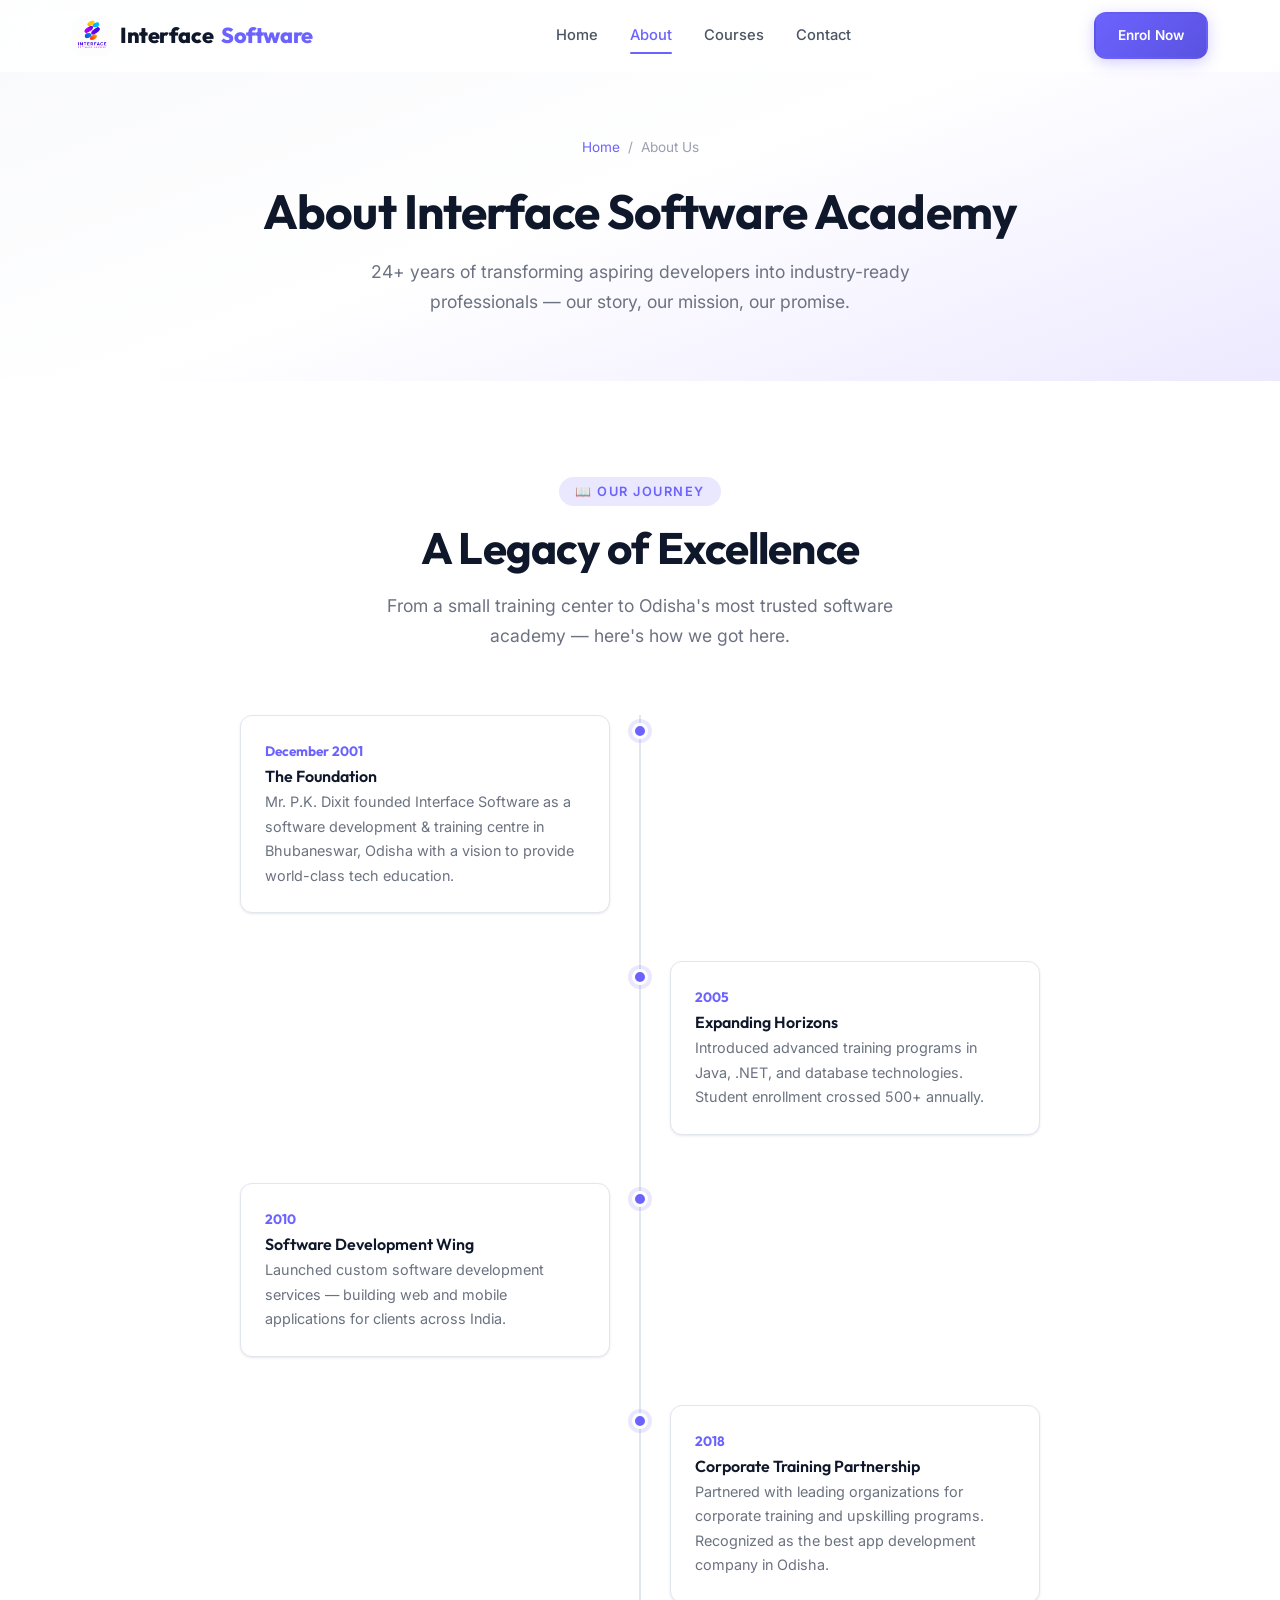
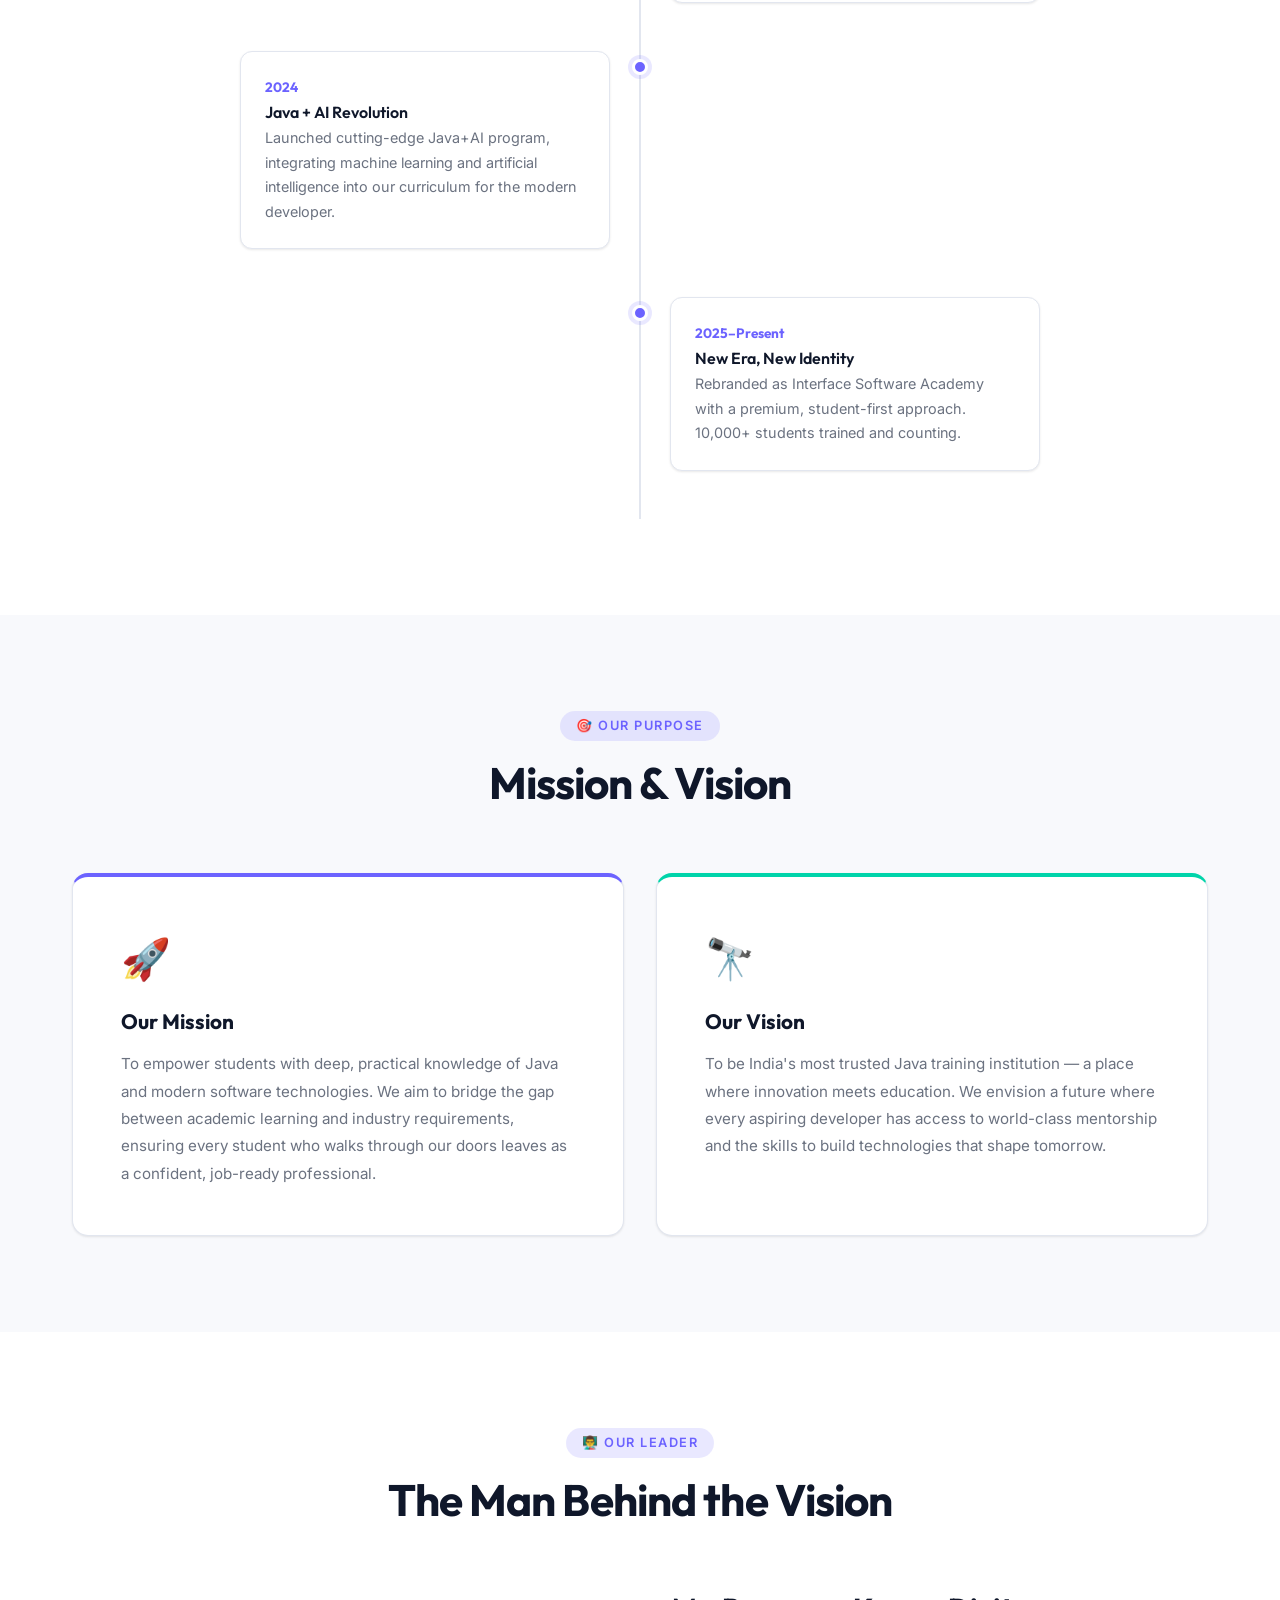
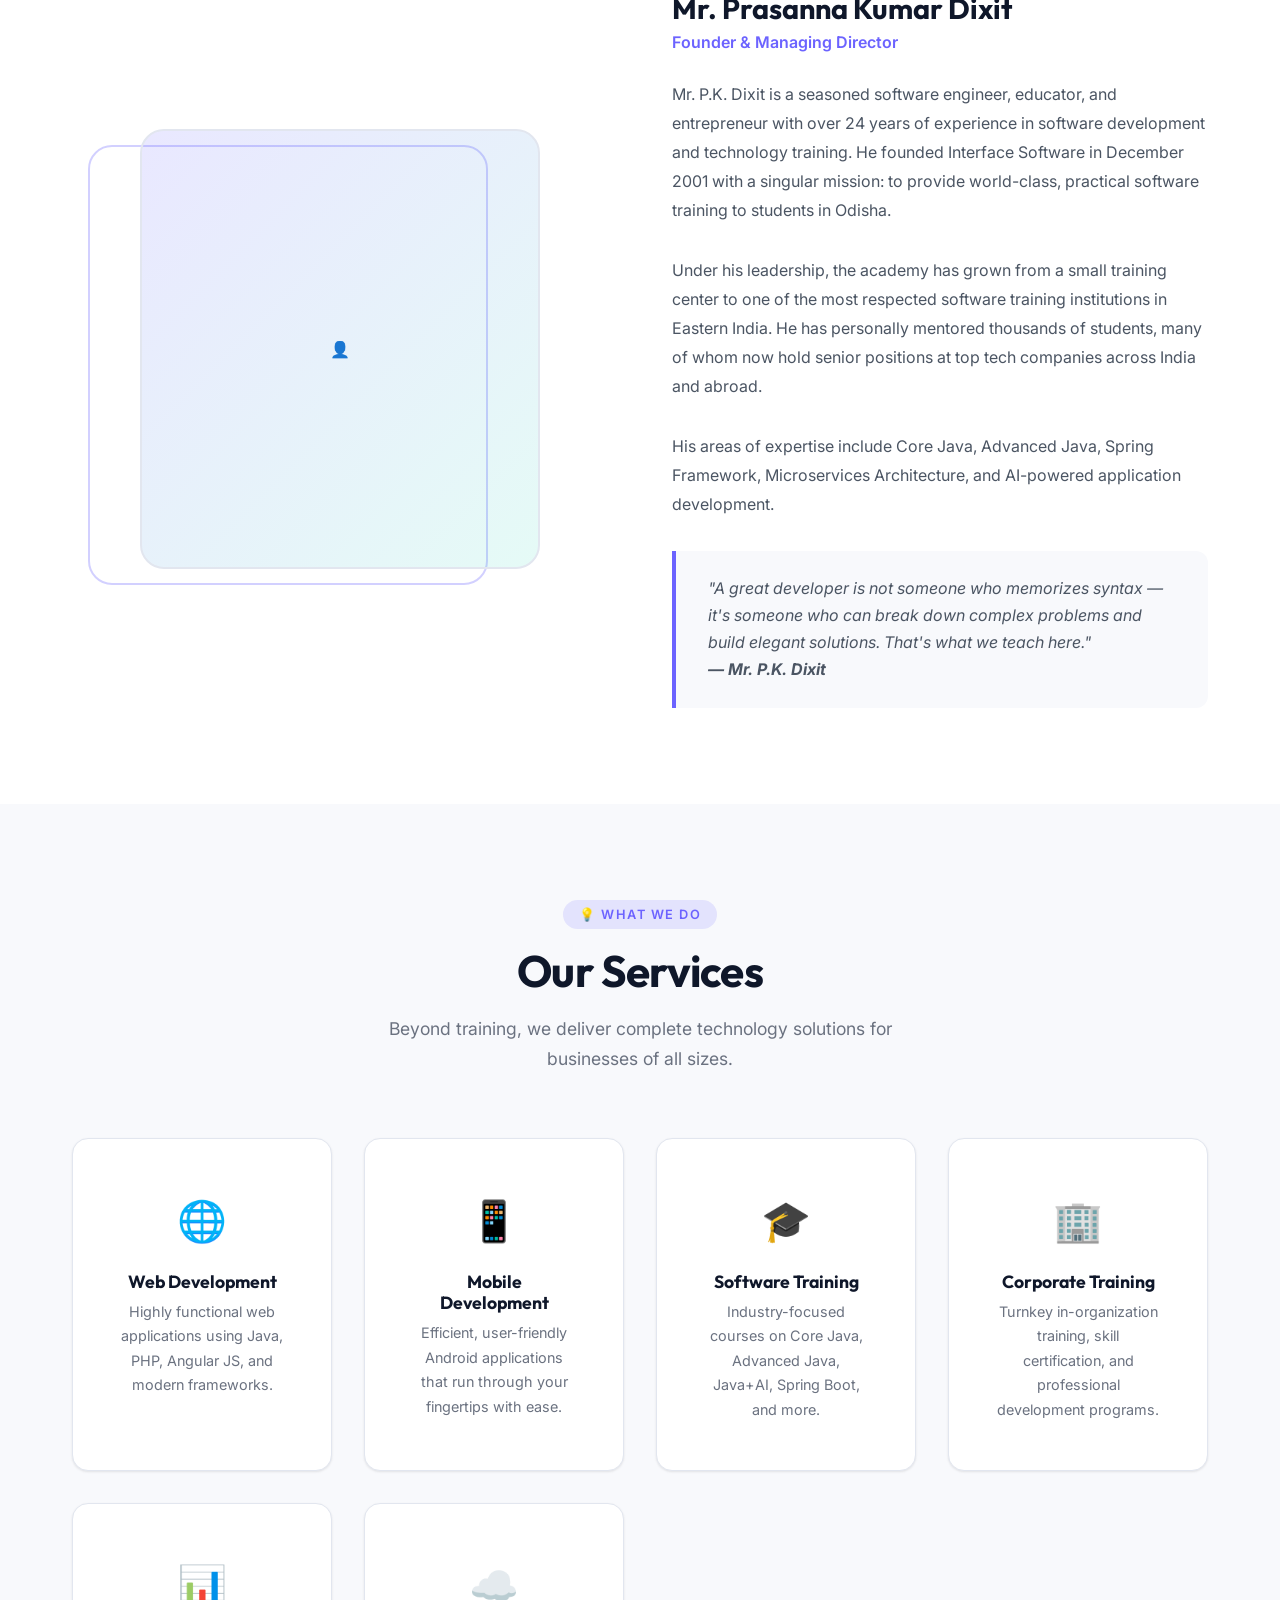
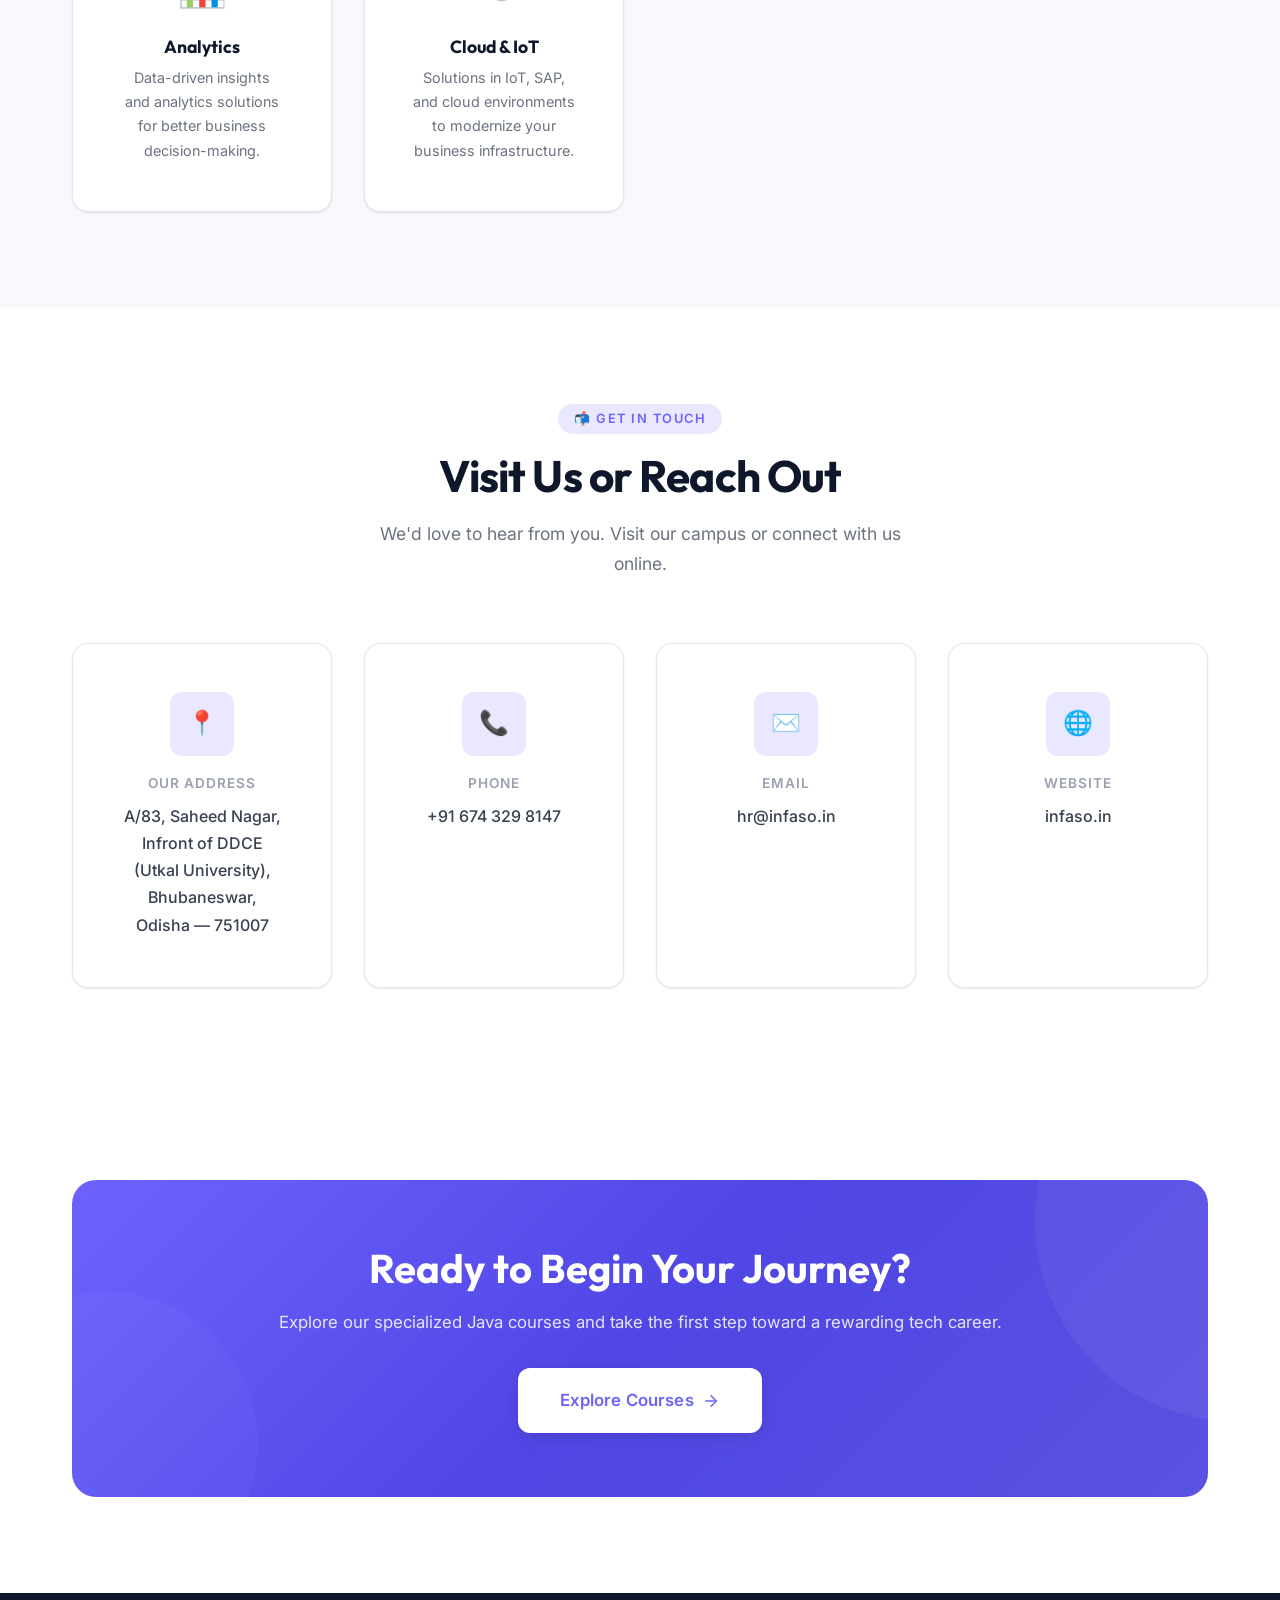
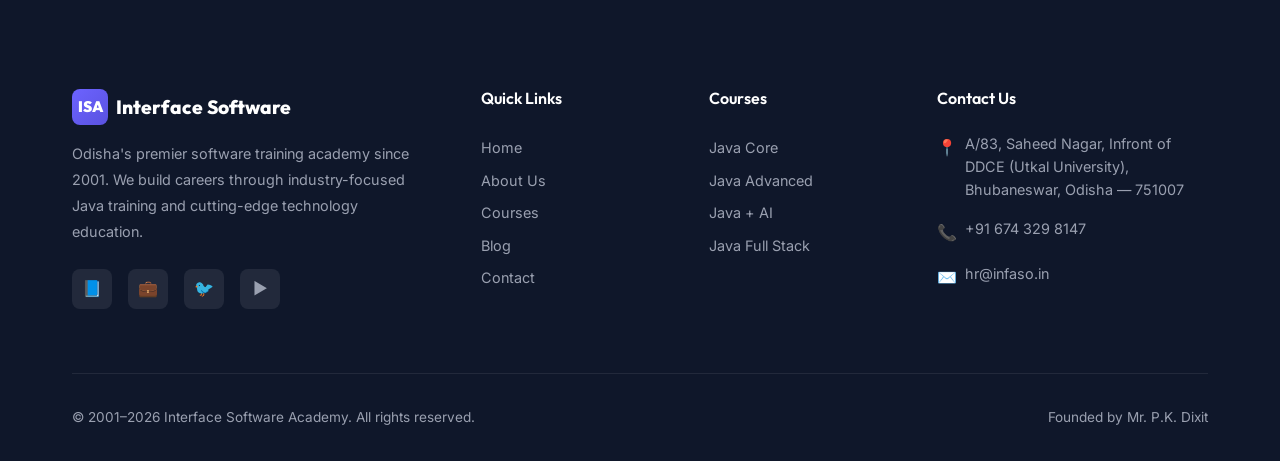
==== commit 04e8801f: "feat: initialize design system with global CSS and update navigation logo and site favicon" ====
--- a/about.html
+++ b/about.html
@@ -8,8 +8,7 @@
   <meta name="description"
     content="Learn about Interface Software Academy's 24+ year journey, founded by Mr. P.K. Dixit in 2001. Discover our mission, vision, and what makes us Odisha's top software training institute.">
   <link rel="stylesheet" href="css/style.css">
-  <link rel="icon" type="image/svg+xml"
-    href="data:image/svg+xml,<svg xmlns='http://www.w3.org/2000/svg' viewBox='0 0 32 32'><rect width='32' height='32' rx='6' fill='%236C63FF'/><text x='50%25' y='55%25' dominant-baseline='middle' text-anchor='middle' fill='white' font-size='18' font-weight='bold' font-family='sans-serif'>ISA</text></svg>">
+  <link rel="icon" type="image/png" href="Asset/interface_logo.png">
 </head>
 
 <body>
@@ -18,7 +17,7 @@
   <nav class="navbar" id="navbar">
     <div class="navbar__inner">
       <a href="index.html" class="navbar__logo">
-        <div class="navbar__logo-icon">ISA</div>
+        <img src="Asset/interface_logo.png" alt="Interface Software Academy Logo" class="navbar__logo-icon">
         Interface<span>Software</span>
       </a>
 
--- a/css/style.css
+++ b/css/style.css
@@ -320,16 +320,10 @@
 }
 
 .navbar__logo-icon {
-  display: flex;
-  align-items: center;
-  justify-content: center;
   width: 40px;
   height: 40px;
-  background: linear-gradient(135deg, var(--primary), var(--primary-dark));
-  color: var(--white);
-  font-size: 1.1rem;
-  font-weight: 900;
   border-radius: var(--radius-sm);
+  object-fit: contain;
 }
 
 .navbar__logo span {
@@ -907,9 +901,11 @@
   margin: 0 auto;
 }
 
-.founder__image-placeholder {
-  font-size: 5rem;
-  opacity: 0.3;
+.founder__img {
+  width: 100%;
+  height: 100%;
+  object-fit: cover;
+  border-radius: var(--radius-xl);
 }
 
 .founder__image-frame {
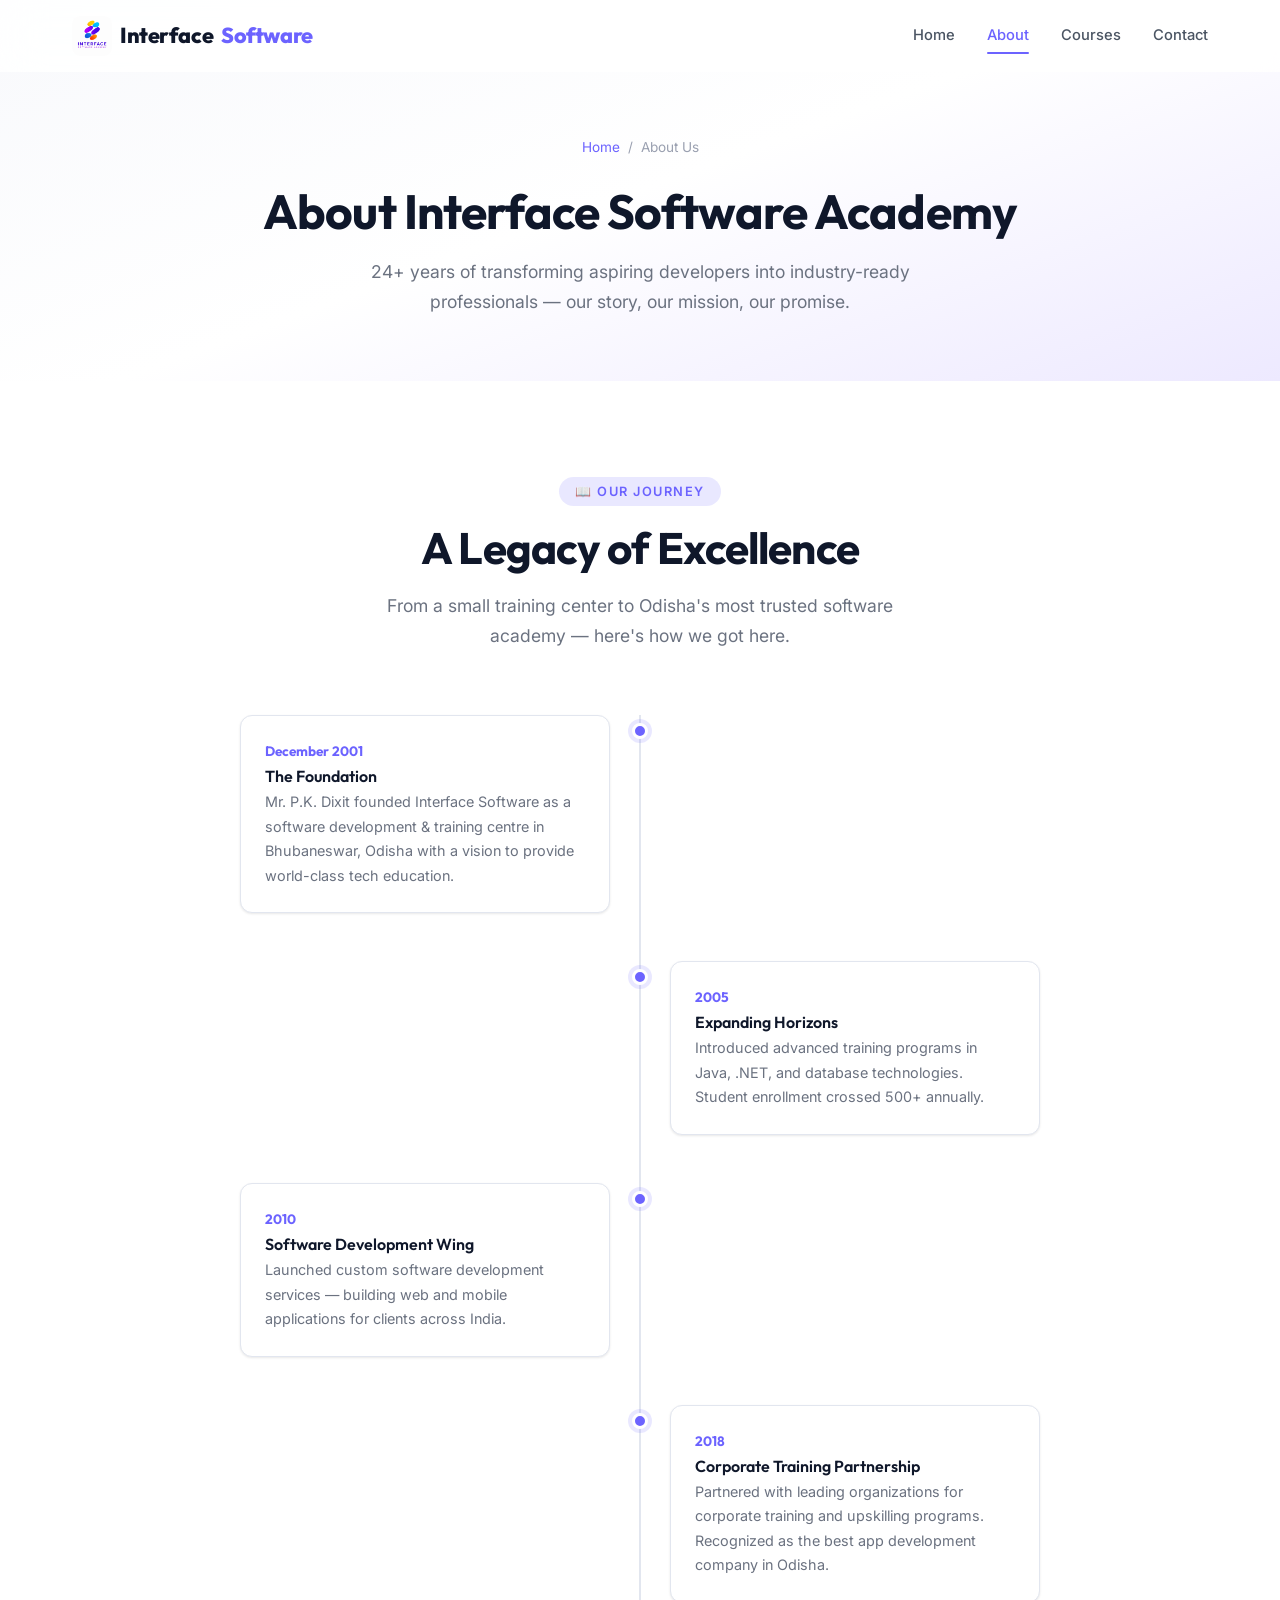
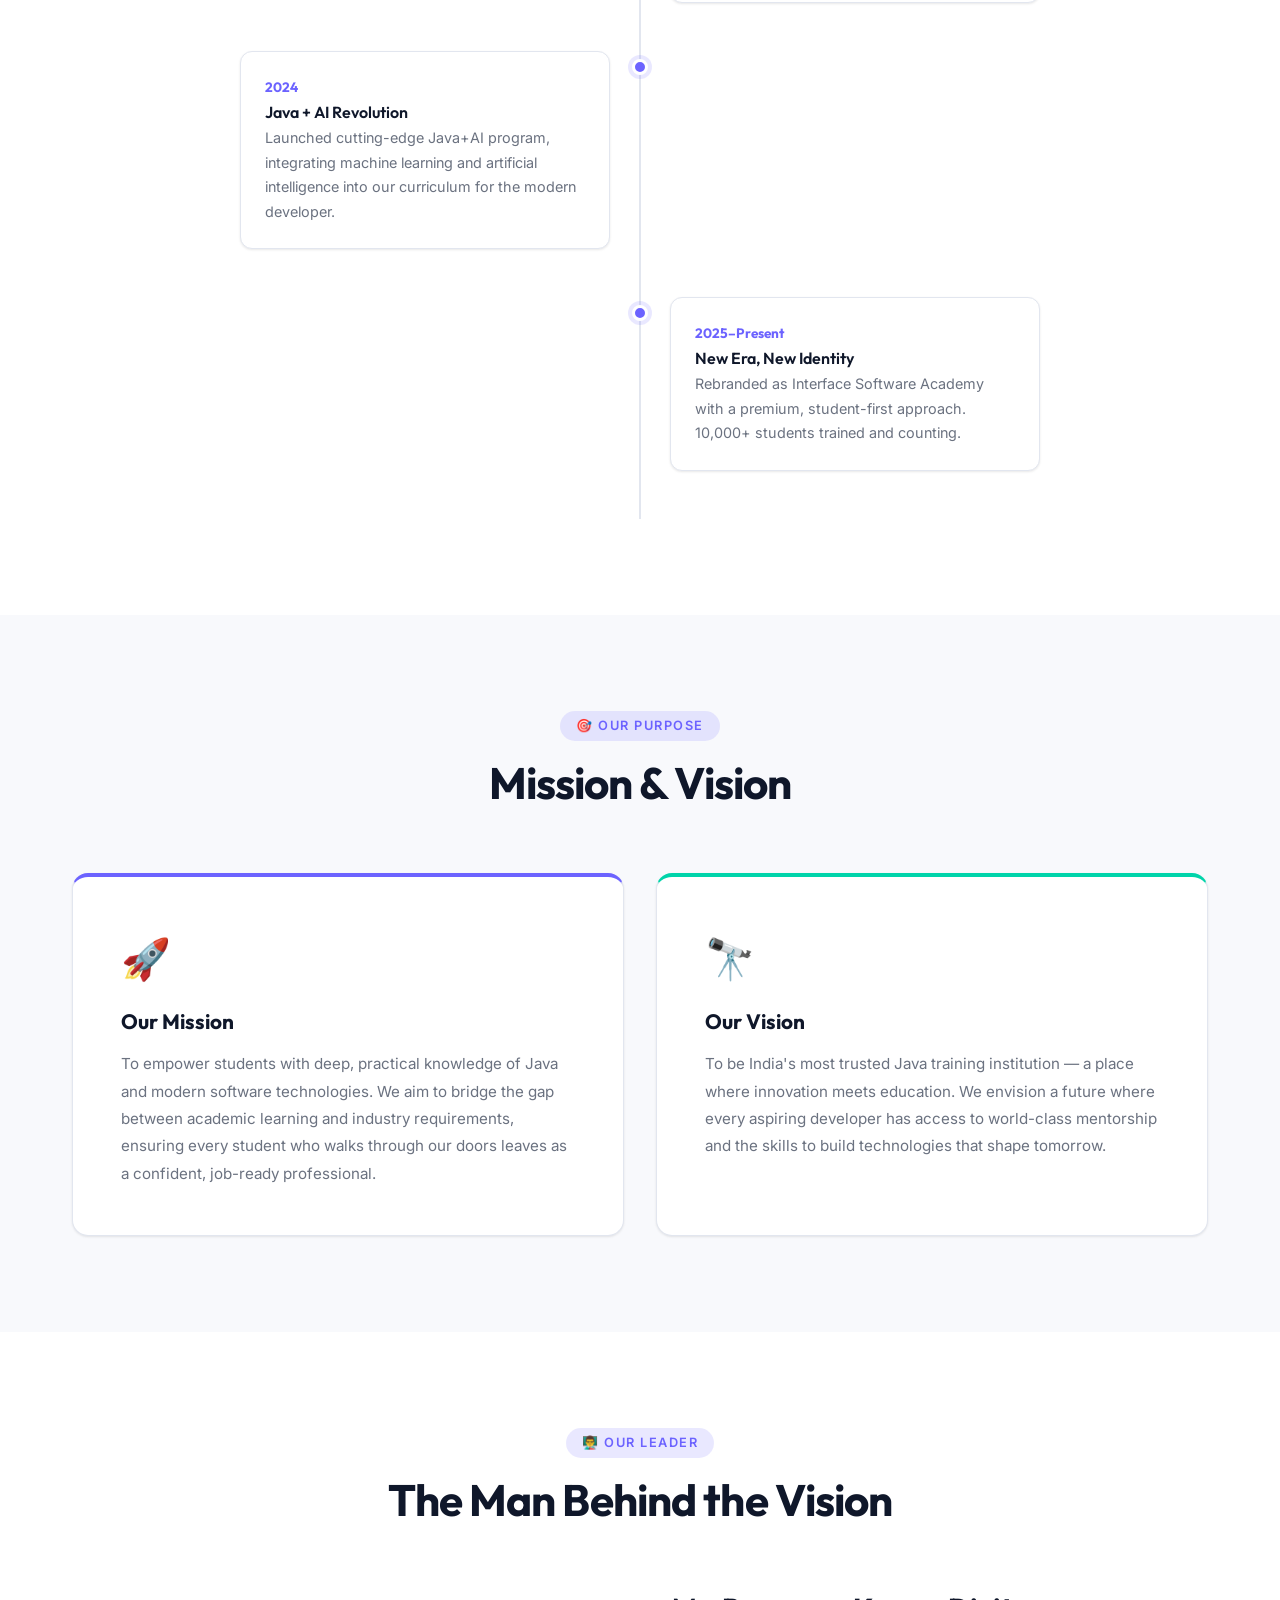
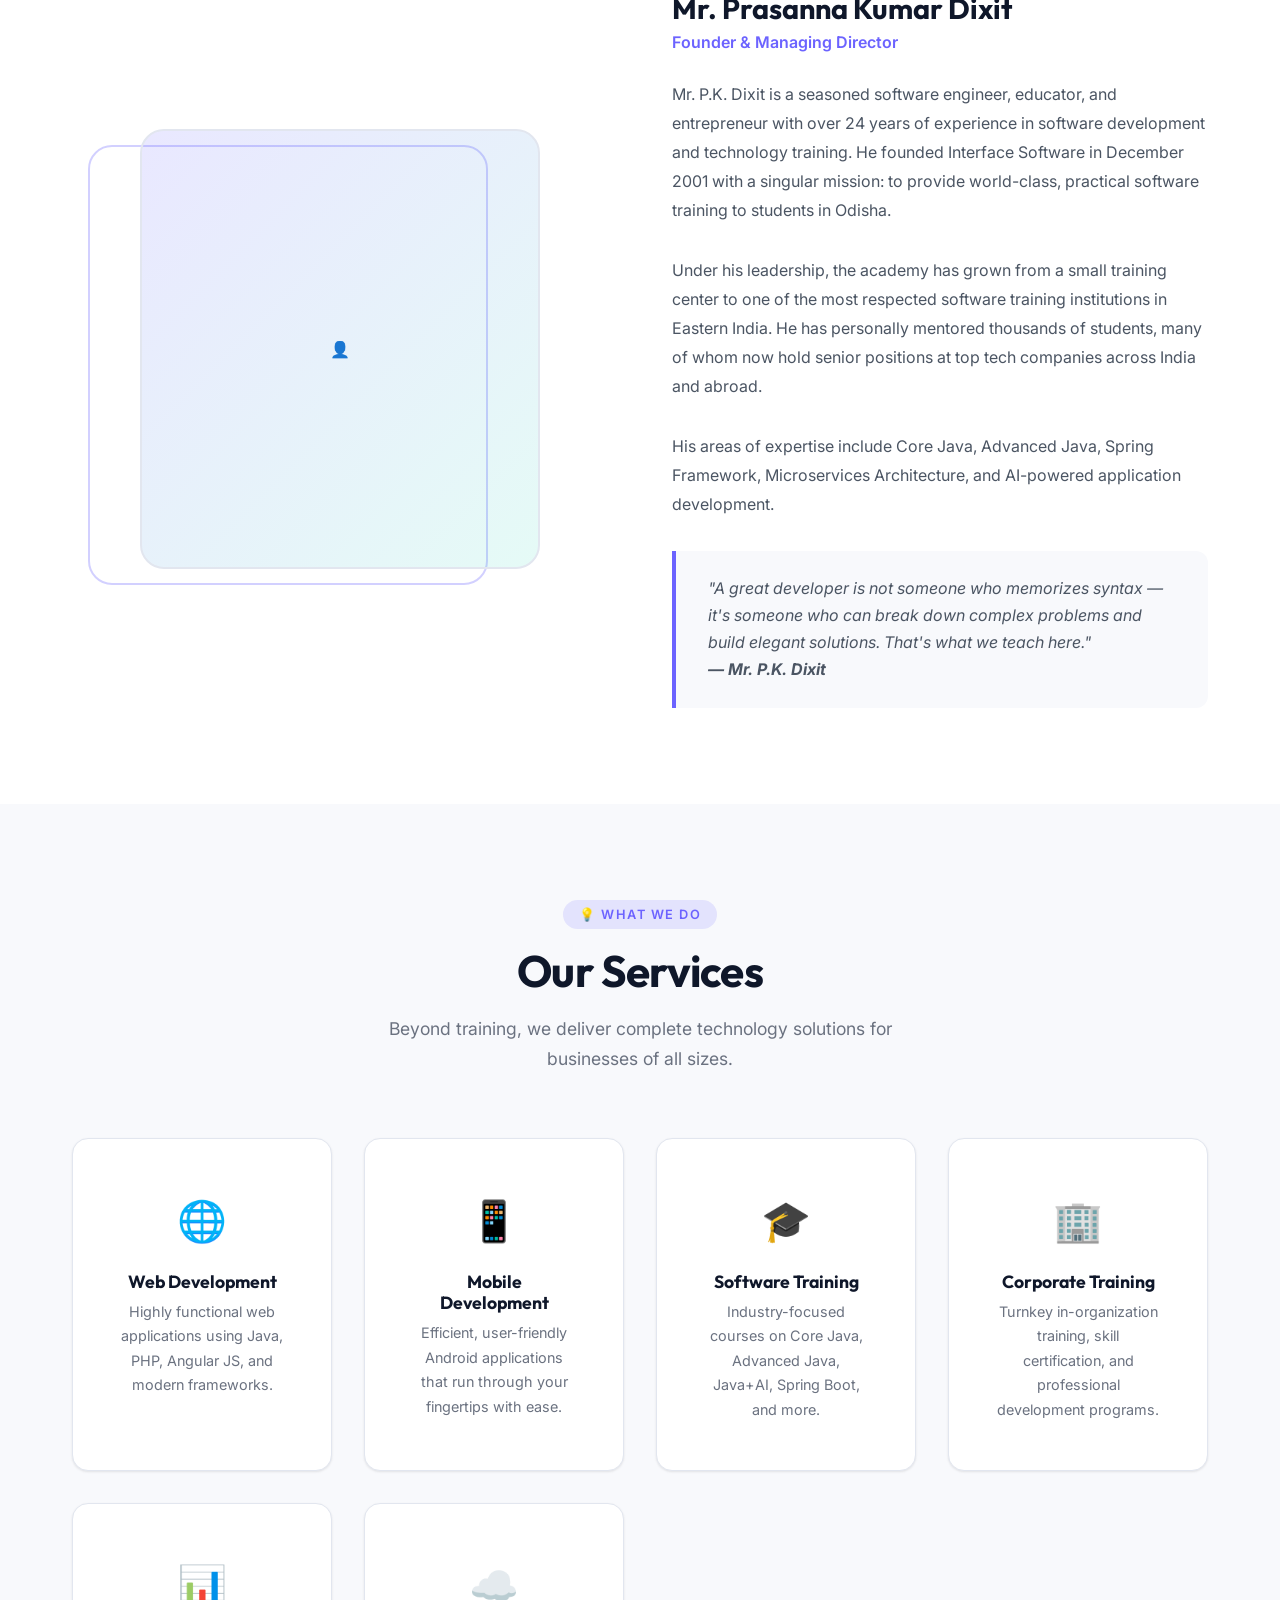
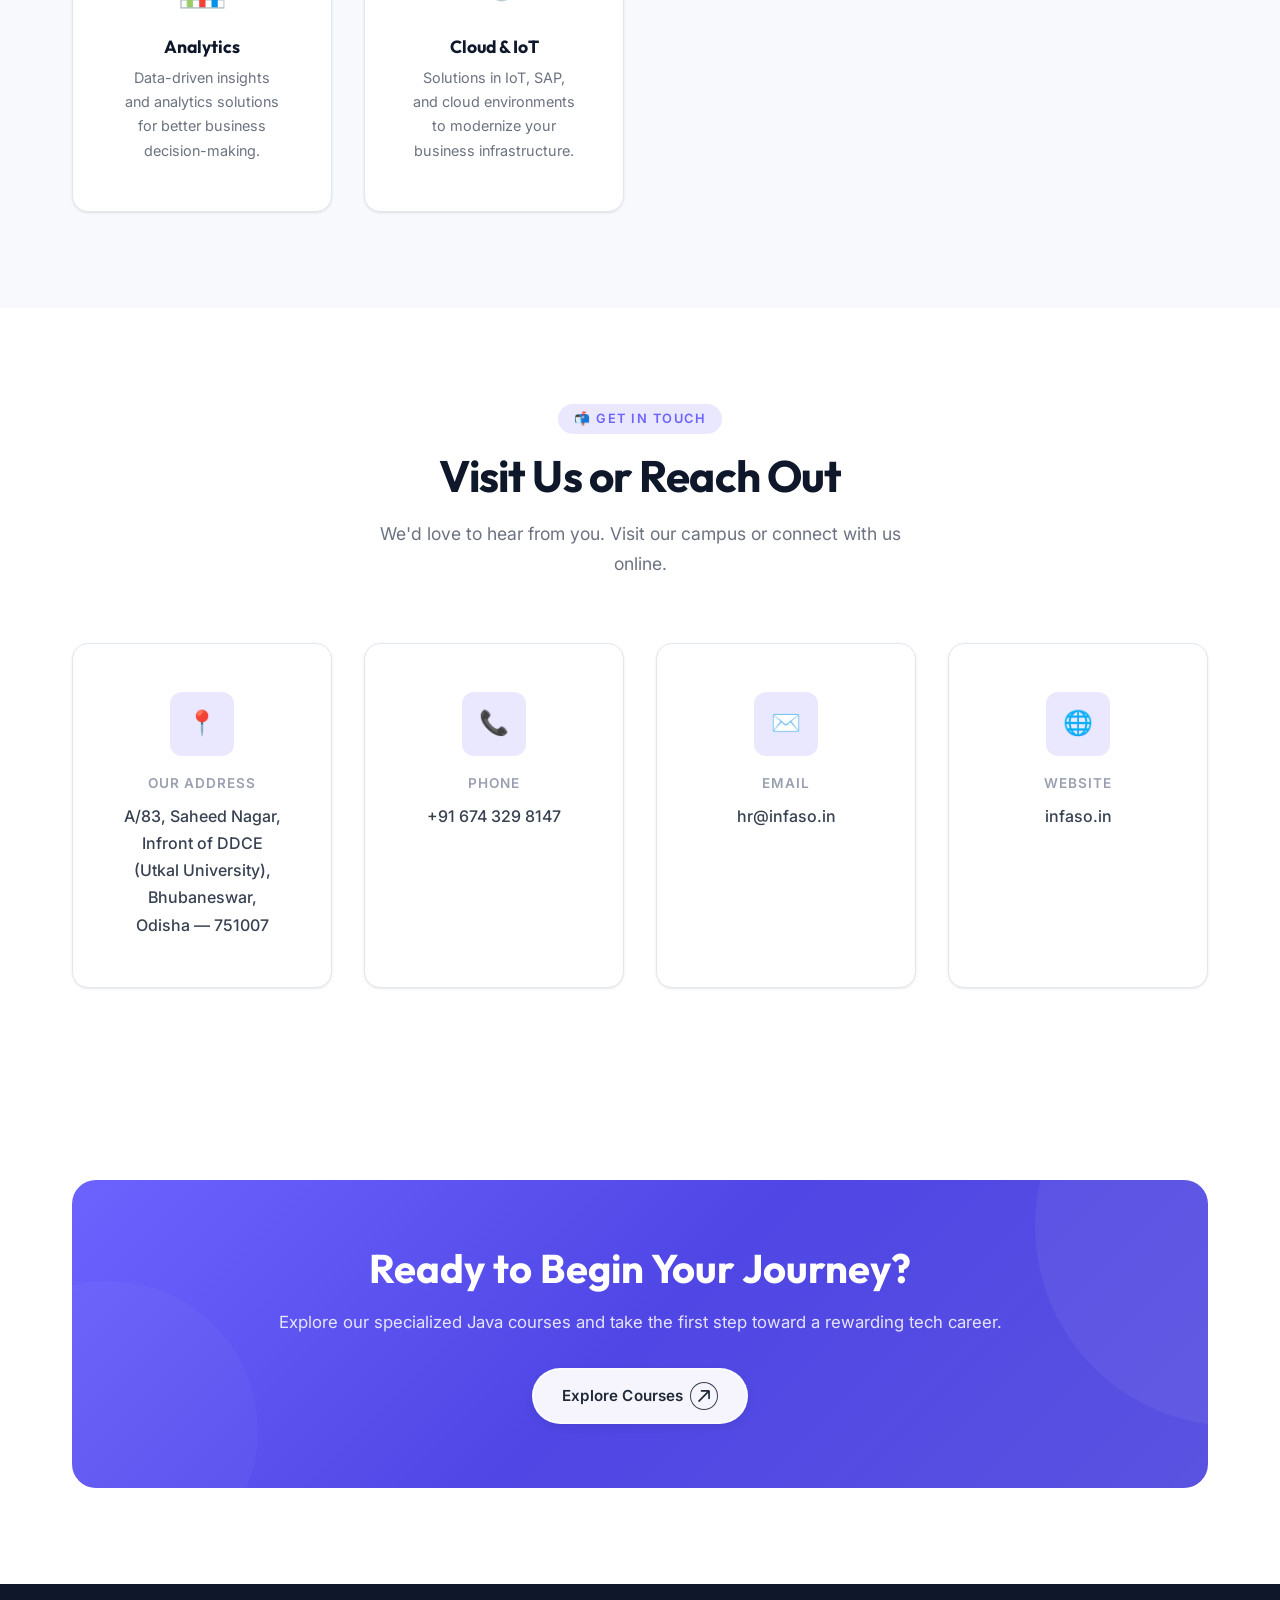
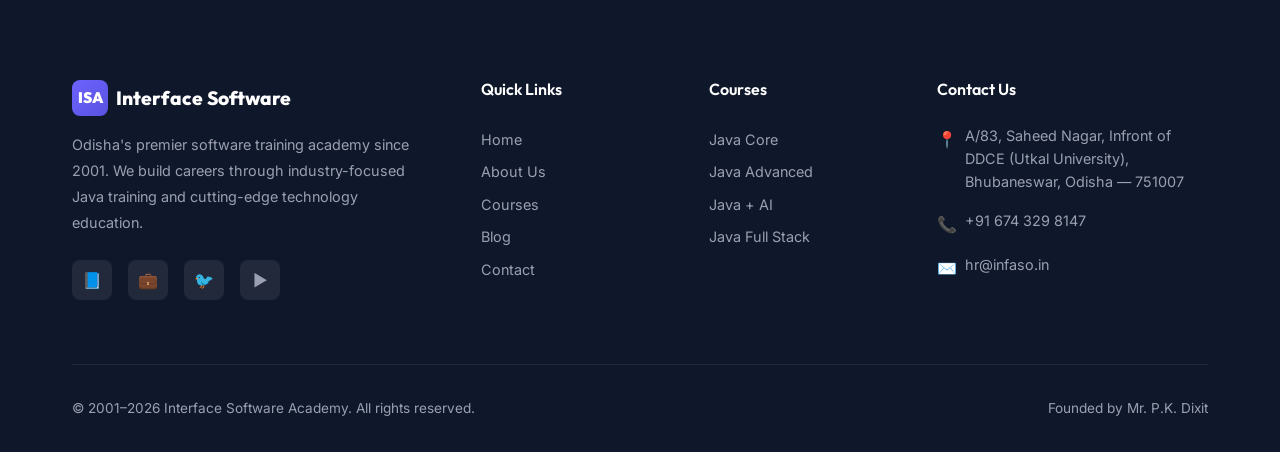
==== commit 25e4db4a: "feat: add design system styles and integrate consistent action arrow icons across all pages" ====
--- a/about.html
+++ b/about.html
@@ -33,9 +33,15 @@
         </div> -->
       </div>
 
-      <div class="navbar__actions">
-        <a href="#" class="btn btn--primary btn--small">Enrol Now</a>
-      </div>
+      <!-- <div class="navbar__actions">
+        <a href="#" class="btn btn--primary btn--small">Enrol Now
+          <span class="btn__arrow">
+            <svg viewBox="0 0 16 19" xmlns="http://www.w3.org/2000/svg">
+              <path d="M7 18C7 18.5523 7.44772 19 8 19C8.55228 19 9 18.5523 9 18H7ZM8.70711 0.292893C8.31658 -0.0976311 7.68342 -0.0976311 7.29289 0.292893L0.928932 6.65685C0.538408 7.04738 0.538408 7.68054 0.928932 8.07107C1.31946 8.46159 1.95262 8.46159 2.34315 8.07107L8 2.41421L13.6569 8.07107C14.0474 8.46159 14.6805 8.46159 15.0711 8.07107C15.4616 7.68054 15.4616 7.04738 15.0711 6.65685L8.70711 0.292893ZM9 18L9 1H7L7 18H9Z"></path>
+            </svg>
+          </span>
+        </a>
+      </div> -->
 
       <button class="navbar__hamburger" id="hamburger" aria-label="Toggle menu">
         <span></span>
@@ -311,11 +317,13 @@
           tech career.</p>
         <a href="courses.html" class="btn btn--white btn--large">
           Explore Courses
-          <svg width="18" height="18" viewBox="0 0 24 24" fill="none" stroke="currentColor" stroke-width="2"
-            stroke-linecap="round" stroke-linejoin="round">
-            <path d="M5 12h14" />
-            <path d="m12 5 7 7-7 7" />
-          </svg>
+          <span class="btn__arrow">
+            <svg viewBox="0 0 16 19" xmlns="http://www.w3.org/2000/svg">
+              <path
+                d="M7 18C7 18.5523 7.44772 19 8 19C8.55228 19 9 18.5523 9 18H7ZM8.70711 0.292893C8.31658 -0.0976311 7.68342 -0.0976311 7.29289 0.292893L0.928932 6.65685C0.538408 7.04738 0.538408 7.68054 0.928932 8.07107C1.31946 8.46159 1.95262 8.46159 2.34315 8.07107L8 2.41421L13.6569 8.07107C14.0474 8.46159 14.6805 8.46159 15.0711 8.07107C15.4616 7.68054 15.4616 7.04738 15.0711 6.65685L8.70711 0.292893ZM9 18L9 1H7L7 18H9Z">
+              </path>
+            </svg>
+          </span>
         </a>
       </div>
     </div>
--- a/css/style.css
+++ b/css/style.css
@@ -181,97 +181,206 @@
 /* ============================================
    UNIVERSAL BUTTON
    ============================================ */
+/* ── Animated Pill Button (Uiverse-inspired) ── */
 .btn {
   display: inline-flex;
   align-items: center;
   justify-content: center;
-  gap: var(--space-sm);
-  padding: 14px 32px;
+  gap: 0.4rem;
+  padding: 10px 22px;
   font-family: var(--font-body);
-  font-size: 0.95rem;
+  font-size: 0.9rem;
   font-weight: 600;
-  border: 2px solid transparent;
-  border-radius: var(--radius-md);
+  border: 2px solid var(--gray-200);
+  border-radius: 9999px;
   cursor: pointer;
-  transition: all var(--transition-base);
   position: relative;
   overflow: hidden;
+  z-index: 1;
   white-space: nowrap;
   letter-spacing: 0.01em;
-}
-
+  background: var(--gray-50, #f9fafb);
+  color: var(--gray-800, #1f2937);
+  box-shadow: 0 3px 10px rgba(0, 0, 0, 0.07);
+  text-decoration: none;
+  transition: color 0.4s ease, border-color 0.4s ease, box-shadow 0.3s ease, transform 0.3s ease;
+}
+
+/* Expanding circle on hover */
 .btn::before {
   content: '';
   position: absolute;
-  top: 0;
+  width: 100%;
+  aspect-ratio: 1 / 1;
+  top: 50%;
   left: -100%;
+  border-radius: 50%;
+  transform: translateY(-50%);
+  background: #10b981; /* emerald-500 */
+  z-index: -1;
+  transition: left 0.7s ease, transform 0s 0.7s;
+}
+
+.btn:hover::before {
+  left: 0;
+  transform: translateY(-50%) scale(1.5);
+  transition: left 0.7s ease, transform 0.7s ease;
+}
+
+.btn:hover {
+  color: #fff;
+  border-color: #10b981;
+  box-shadow: 0 8px 28px rgba(16, 185, 129, 0.35);
+}
+
+.btn:active {
+  transform: scale(0.97);
+}
+
+/* Arrow icon inside a circle */
+.btn__arrow {
+  display: flex;
+  align-items: center;
+  justify-content: center;
+  width: 26px;
+  height: 26px;
+  border-radius: 50%;
+  border: 1.5px solid var(--gray-700, #374151);
+  padding: 5px;
+  transform: rotate(45deg);
+  transition: transform 0.3s ease, background 0.3s ease, border-color 0.3s ease;
+}
+
+.btn__arrow svg {
   width: 100%;
   height: 100%;
-  background: linear-gradient(90deg, transparent, rgba(255,255,255,0.2), transparent);
-  transition: left 0.5s ease;
-}
-
-.btn:hover::before {
-  left: 100%;
-}
-
+}
+
+.btn__arrow svg path {
+  fill: var(--gray-800, #1f2937);
+  transition: fill 0.3s ease;
+}
+
+.btn:hover .btn__arrow {
+  transform: rotate(90deg);
+  background: #fff;
+  border-color: transparent;
+}
+
+.btn:hover .btn__arrow svg path {
+  fill: var(--gray-800, #1f2937);
+}
+
+/* ── Variant: Primary (emerald expand) ── */
 .btn--primary {
-  background: linear-gradient(135deg, var(--primary) 0%, var(--primary-dark) 100%);
-  color: var(--white);
-  box-shadow: 0 4px 15px rgba(108, 99, 255, 0.3);
+  background: var(--gray-50, #f9fafb);
+  color: var(--gray-800, #1f2937);
+  border-color: var(--gray-200);
+}
+
+.btn--primary::before {
+  background: #10b981;
 }
 
 .btn--primary:hover {
-  transform: translateY(-2px);
-  box-shadow: 0 8px 25px rgba(108, 99, 255, 0.4);
-}
-
-.btn--primary:active {
-  transform: translateY(0);
-  box-shadow: 0 2px 10px rgba(108, 99, 255, 0.3);
-}
-
+  color: #fff;
+  border-color: #10b981;
+  box-shadow: 0 8px 28px rgba(16, 185, 129, 0.35);
+}
+
+/* ── Variant: Outline (emerald expand) ── */
 .btn--outline {
   background: transparent;
-  color: var(--primary);
-  border-color: var(--primary);
+  color: var(--gray-800, #1f2937);
+  border-color: var(--gray-300, #d1d5db);
+}
+
+.btn--outline::before {
+  background: #10b981;
 }
 
 .btn--outline:hover {
-  background: var(--primary);
-  color: var(--white);
-  transform: translateY(-2px);
-  box-shadow: 0 8px 25px rgba(108, 99, 255, 0.3);
-}
-
+  color: #fff;
+  border-color: #10b981;
+  box-shadow: 0 8px 28px rgba(16, 185, 129, 0.3);
+}
+
+.btn--outline .btn__arrow {
+  border-color: var(--gray-700, #374151);
+}
+
+.btn--outline .btn__arrow svg path {
+  fill: var(--gray-800, #1f2937);
+}
+
+/* ── Variant: Secondary (simple dark/grey, no animation) ── */
+.btn--secondary {
+  background: var(--gray-800, #1f2937);
+  color: #fff;
+  border-color: var(--gray-800, #1f2937);
+  box-shadow: 0 2px 8px rgba(0, 0, 0, 0.12);
+}
+
+.btn--secondary::before {
+  display: none;
+}
+
+.btn--secondary:hover {
+  background: var(--gray-700, #374151);
+  color: #fff;
+  border-color: var(--gray-700, #374151);
+  box-shadow: 0 4px 14px rgba(0, 0, 0, 0.18);
+  transform: translateY(-1px);
+}
+
+.btn--secondary:active {
+  transform: translateY(0);
+  box-shadow: 0 2px 6px rgba(0, 0, 0, 0.15);
+}
+
+/* ── Variant: White (for dark backgrounds) ── */
 .btn--white {
-  background: var(--white);
-  color: var(--primary);
-  box-shadow: 0 4px 15px rgba(0,0,0,0.1);
+  background: rgba(255, 255, 255, 0.95);
+  color: var(--gray-800, #1f2937);
+  border-color: rgba(255, 255, 255, 0.5);
+  backdrop-filter: blur(8px);
+}
+
+.btn--white::before {
+  background: #10b981;
 }
 
 .btn--white:hover {
-  transform: translateY(-2px);
-  box-shadow: 0 8px 25px rgba(0,0,0,0.15);
-}
-
+  color: #fff;
+  border-color: #10b981;
+  box-shadow: 0 8px 28px rgba(16, 185, 129, 0.35);
+}
+
+/* ── Size modifiers ── */
 .btn--large {
-  padding: 16px 40px;
-  font-size: 1.05rem;
+  padding: 12px 28px;
+  font-size: 0.95rem;
+}
+
+.btn--large .btn__arrow {
+  width: 28px;
+  height: 28px;
 }
 
 .btn--small {
-  padding: 10px 22px;
-  font-size: 0.85rem;
+  padding: 7px 16px;
+  font-size: 0.8rem;
+  gap: 0.3rem;
+}
+
+.btn--small .btn__arrow {
+  width: 22px;
+  height: 22px;
+  padding: 3px;
 }
 
 .btn--full {
   width: 100%;
-}
-
-.btn--icon svg {
-  width: 18px;
-  height: 18px;
 }
 
 
@@ -2094,71 +2203,149 @@
 }
 
 /* ---- Plan Buttons ---- */
+/* ── Plan Card Animated Pill Button ── */
 .plan-btn {
   display: flex;
   align-items: center;
   justify-content: center;
+  gap: 0.4rem;
   width: 100%;
-  padding: 14px 24px;
+  padding: 10px 22px;
   font-family: var(--font-body);
-  font-size: 0.95rem;
+  font-size: 0.9rem;
   font-weight: 600;
-  border: 2px solid transparent;
-  border-radius: var(--radius-md);
+  border: 2px solid var(--gray-200);
+  border-radius: 9999px;
   cursor: pointer;
-  transition: all var(--transition-base);
   position: relative;
   overflow: hidden;
+  z-index: 1;
+  background: var(--gray-50, #f9fafb);
+  color: var(--gray-800, #1f2937);
+  box-shadow: 0 3px 10px rgba(0, 0, 0, 0.06);
+  transition: color 0.4s ease, border-color 0.4s ease, box-shadow 0.3s ease, transform 0.3s ease;
 }
 
 .plan-btn::before {
   content: '';
   position: absolute;
-  top: 0;
+  width: 100%;
+  aspect-ratio: 1 / 1;
+  top: 50%;
   left: -100%;
+  border-radius: 50%;
+  transform: translateY(-50%);
+  background: var(--gray-800, #1f2937);
+  z-index: -1;
+  transition: left 0.7s ease, transform 0s 0.7s;
+}
+
+.plan-btn:hover::before {
+  left: 0;
+  transform: translateY(-50%) scale(1.5);
+  transition: left 0.7s ease, transform 0.7s ease;
+}
+
+.plan-btn:hover {
+  color: #fff;
+  border-color: var(--gray-800, #1f2937);
+  box-shadow: 0 8px 28px rgba(0, 0, 0, 0.2);
+}
+
+.plan-btn:active {
+  transform: scale(0.97);
+}
+
+.plan-btn .plan-btn__arrow {
+  display: flex;
+  align-items: center;
+  justify-content: center;
+  width: 24px;
+  height: 24px;
+  border-radius: 50%;
+  border: 1.5px solid var(--gray-700, #374151);
+  padding: 4px;
+  transform: rotate(45deg);
+  transition: transform 0.3s ease, background 0.3s ease, border-color 0.3s ease;
+}
+
+.plan-btn .plan-btn__arrow svg {
   width: 100%;
   height: 100%;
-  background: linear-gradient(90deg, transparent, rgba(255,255,255,0.2), transparent);
-  transition: left 0.5s ease;
-}
-
-.plan-btn:hover::before {
-  left: 100%;
-}
-
+}
+
+.plan-btn .plan-btn__arrow svg path {
+  fill: var(--gray-800, #1f2937);
+  transition: fill 0.3s ease;
+}
+
+.plan-btn:hover .plan-btn__arrow {
+  transform: rotate(90deg);
+  background: #fff;
+  border-color: transparent;
+}
+
+.plan-btn:hover .plan-btn__arrow svg path {
+  fill: var(--gray-800, #1f2937);
+}
+
+/* ── Outline variant (dark hover) ── */
 .plan-btn-outline {
   background: transparent;
-  color: var(--primary);
-  border-color: var(--primary);
+  color: var(--gray-800, #1f2937);
+  border-color: var(--gray-300, #d1d5db);
+}
+
+.plan-btn-outline::before {
+  background: var(--gray-800, #1f2937);
 }
 
 .plan-btn-outline:hover {
-  background: var(--primary);
-  color: var(--white);
-  transform: translateY(-2px);
-  box-shadow: 0 8px 25px rgba(108, 99, 255, 0.3);
-}
-
+  color: #fff;
+  border-color: var(--gray-800, #1f2937);
+  box-shadow: 0 8px 28px rgba(0, 0, 0, 0.2);
+}
+
+.plan-btn-outline .plan-btn__arrow {
+  border-color: var(--gray-700, #374151);
+}
+
+.plan-btn-outline .plan-btn__arrow svg path {
+  fill: var(--gray-800, #1f2937);
+}
+
+/* ── Fill variant (dark hover) ── */
 .plan-btn-fill {
-  background: linear-gradient(135deg, var(--primary), var(--primary-dark));
-  color: var(--white);
-  box-shadow: 0 4px 15px rgba(108, 99, 255, 0.3);
+  background: var(--gray-50, #f9fafb);
+  color: var(--gray-800, #1f2937);
+  border-color: var(--gray-200);
+}
+
+.plan-btn-fill::before {
+  background: var(--gray-800, #1f2937);
 }
 
 .plan-btn-fill:hover {
-  transform: translateY(-2px);
-  box-shadow: 0 8px 25px rgba(108, 99, 255, 0.4);
-}
-
+  color: #fff;
+  border-color: var(--gray-800, #1f2937);
+  box-shadow: 0 8px 28px rgba(0, 0, 0, 0.2);
+}
+
+/* ── Gold variant (dark hover) ── */
 .plan-btn-gold {
-  background: linear-gradient(135deg, #F59E0B, #D97706);
-  color: var(--white);
-  box-shadow: 0 4px 15px rgba(245, 158, 11, 0.3);
+  background: var(--gray-50, #f9fafb);
+  color: var(--gray-800, #1f2937);
+  border-color: var(--gray-200);
+}
+
+.plan-btn-gold::before {
+  background: var(--gray-800, #1f2937);
 }
 
 .plan-btn-gold:hover {
-  transform: translateY(-2px);
-  box-shadow: 0 8px 25px rgba(245, 158, 11, 0.4);
+  color: #fff;
+  border-color: var(--gray-800, #1f2937);
+  box-shadow: 0 8px 28px rgba(0, 0, 0, 0.2);
 }
 
 
